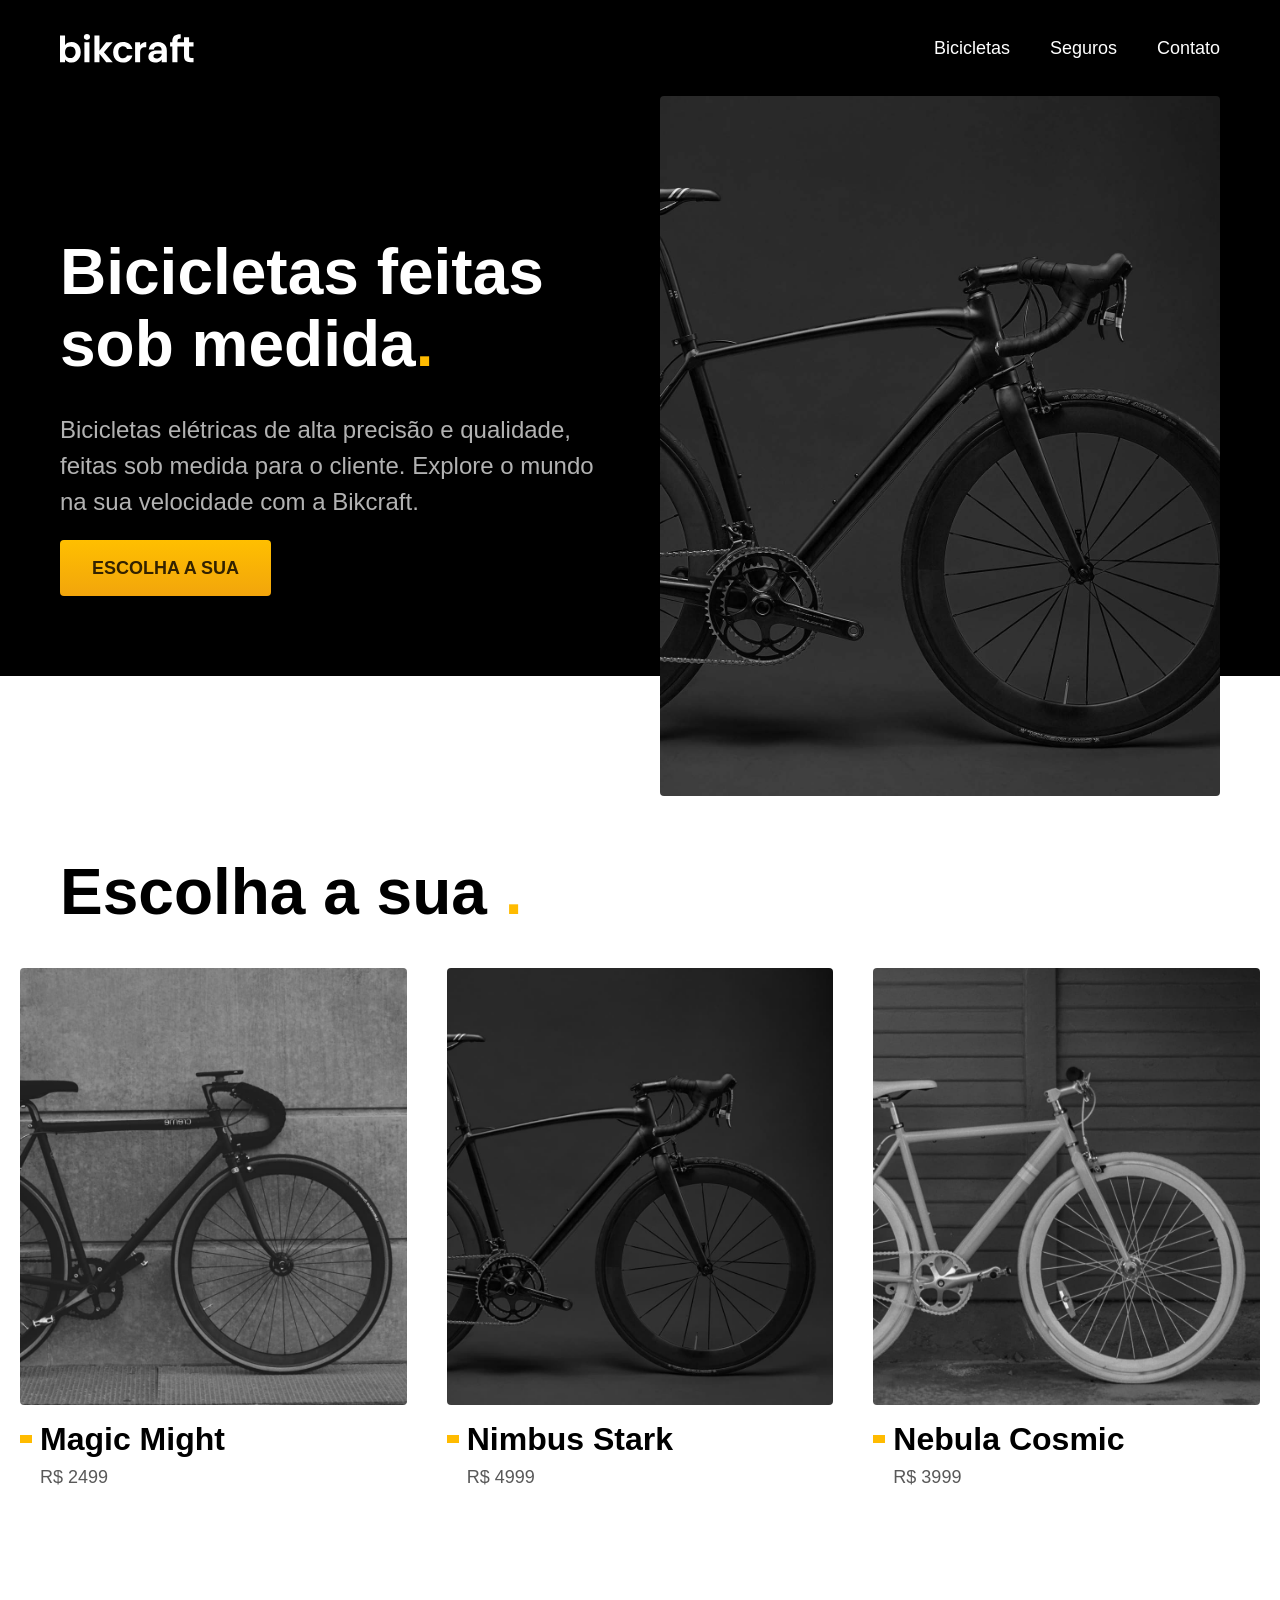
==== index.html @ d30b4525 "lista-de-bicicletas" ====
<!DOCTYPE html>

<html lang="pt-br">

<head>
  <meta charset="UTF-8">
  <meta name="viewport" content="width=device-width, initial-scale=1.0">

  <title>Bikcraft - Bicicletas Elétricas</title>
  <meta name="description" content="Bicicletas elétricas de alta precisão e qualidade,  feitas sob medida para o cliente. Explore o mundo na sua velocidade com a Bikcraft.">

  <link rel="stylesheet" href="./css/style.css">

  <!-- <link rel="preconnect" href="https://fonts.googleapis.com">
  <link rel="preconnect" href="https://fonts.gstatic.com" crossorigin>
  <link href="https://fonts.googleapis.com/css2?family=Poppins:wght@400;600&family=Roboto:wght@400;500&display=swap" rel="stylesheet"> -->
</head>

<body>
  <header class="header-bg">
    <div class="header">
      <a href="./">
        <img src="./img/bikcraft.svg" alt="Bikcraft">
      </a>

      <nav aria-label="primaria">
        <ul class="header-menu font-1-m cor-0">
          <li><a href="./bicicletas.html">Bicicletas</a></li>
          <li><a href="./seguros.html">Seguros</a></li>
          <li><a href="contato.html">Contato</a></li>
        </ul>
      </nav>
    </div>
  </header>

  <main class="introducao-bg">
    <div class="introducao">
      <div class="introducao-conteudo">
        <h1 class="font-1-xxl cor-0">Bicicletas feitas sob medida<span class="cor-p1">.</span></h1>
        <p class="font-2-l cor-5">Bicicletas elétricas de alta precisão e qualidade, feitas sob medida para o cliente. Explore o mundo na sua velocidade com a Bikcraft.</p>
        <a class="botao" href="./bicicletas.html">Escolha a sua</a>
      </div>
      <div>
        <img src="./img/fotos/introducao.jpg" alt="Bicicleta elétrica preta.">
      </div>
    </div>
  </main>

  <article class="bicicletas-lista">
    <h2 class="font-1-xxl">Escolha a sua <span class="cor-p1">.</span></h2>

    <ul>
      <li>
        <a href="./bicicletas/magic.html">
          <img src="./img/bicicletas/magic-home.jpg" alt="bicicleta preta">
          <h3 class="font-1-xl">Magic Might</h3>
          <span class="font-2-m cor-8">R$ 2499</span>
        </a>
      </li>
      <li>
        <a href="./bicicletas/nimbus.html">
          <img src="./img/bicicletas/nimbus-home.jpg" alt="bicicleta preta">
          <h3 class="font-1-xl">Nimbus Stark</h3>
          <span class="font-2-m cor-8">R$ 4999</span>
        </a>
      </li>
      <li>
        <a href="./bicicletas/nebula.html">
          <img src="./img/bicicletas/nebula-home.jpg" alt="bicicleta preta">
          <h3 class="font-1-xl">Nebula Cosmic</h3>
          <span class="font-2-m cor-8">R$ 3999</span>
        </a>
      </li>
    </ul>
  </article>
</body>

</html>
---- css/style.css ----
/* Global */
@import "./global/global.css";

/* Tipografia */
@import "./utilidades/tipografia.css";

/* Cores */
@import "./utilidades/cores.css";


/* Header */
@import "./global/header.css";

/* Utilidades */
@import "./utilidades/componentes.css";

/* Home */
@import "./home/introducao.css";

/* Bicicletas */
@import "./bicicletas/bicicletas-lista.css"
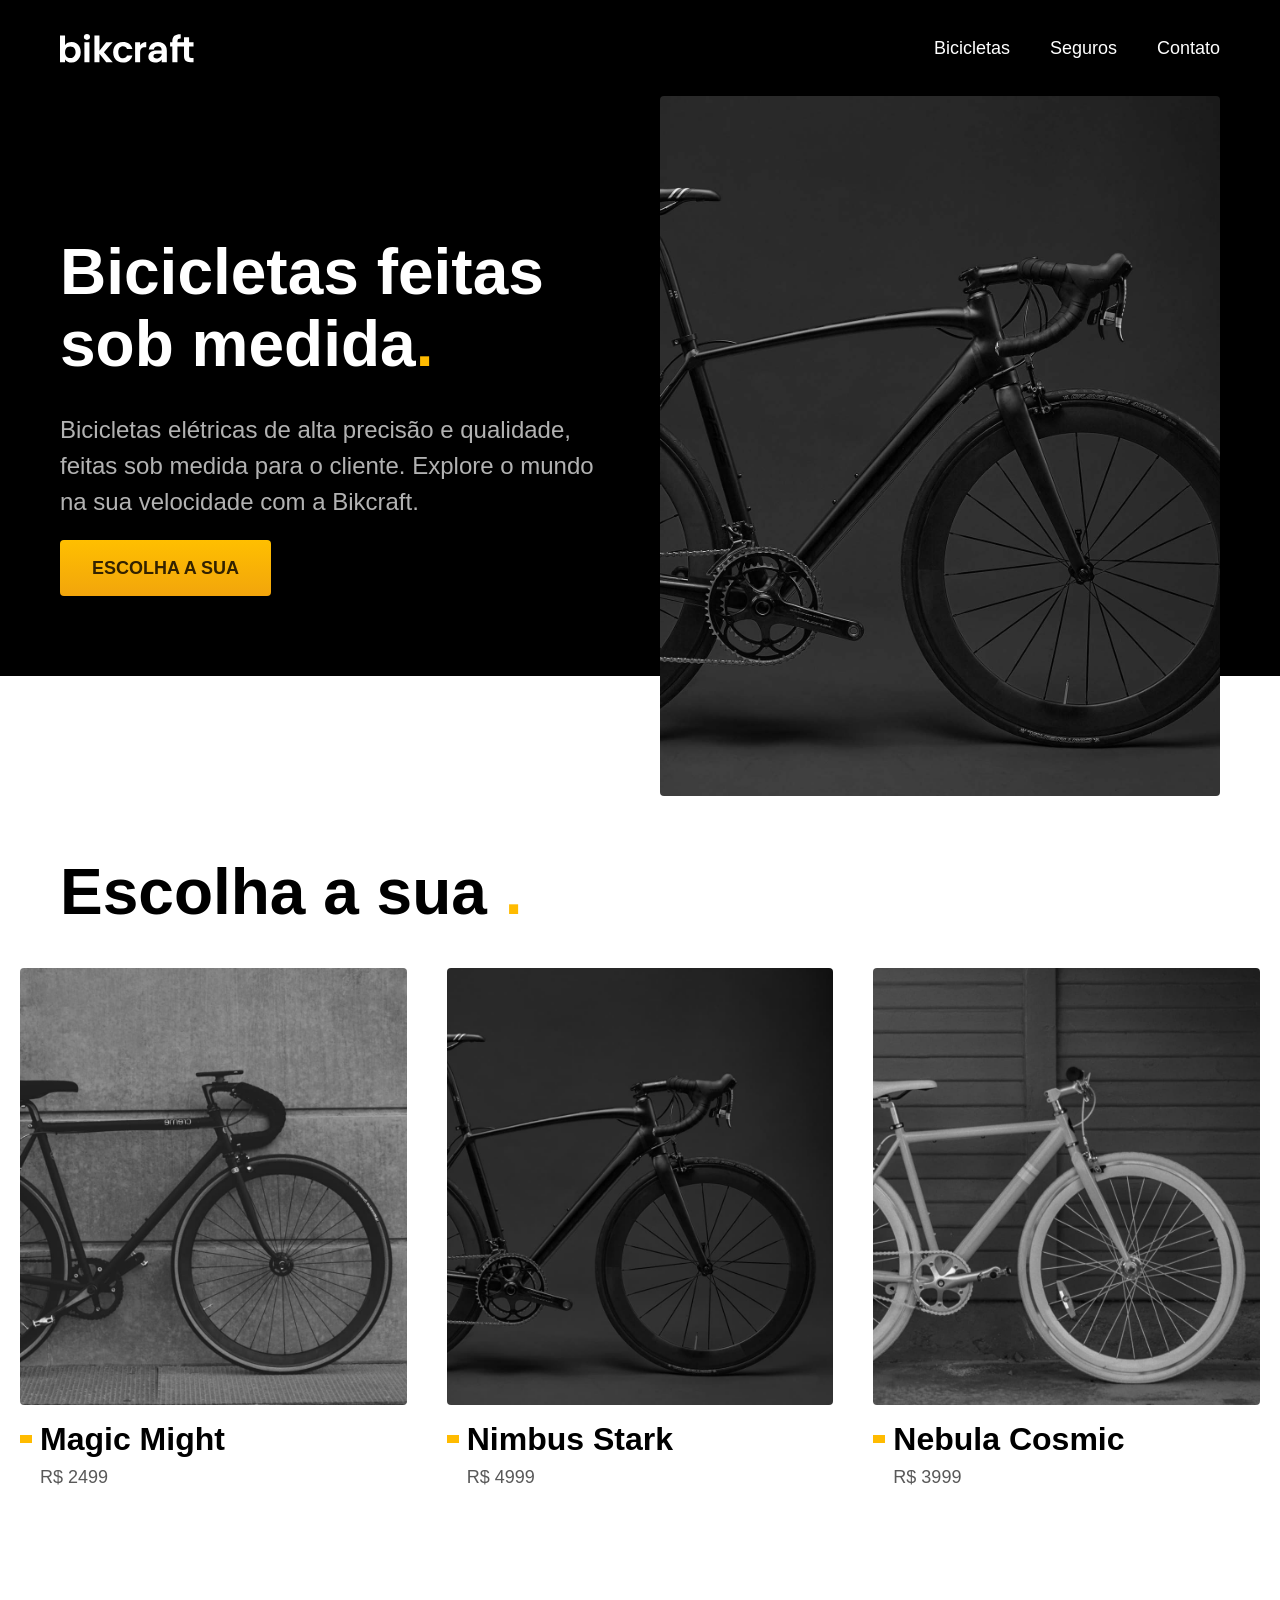
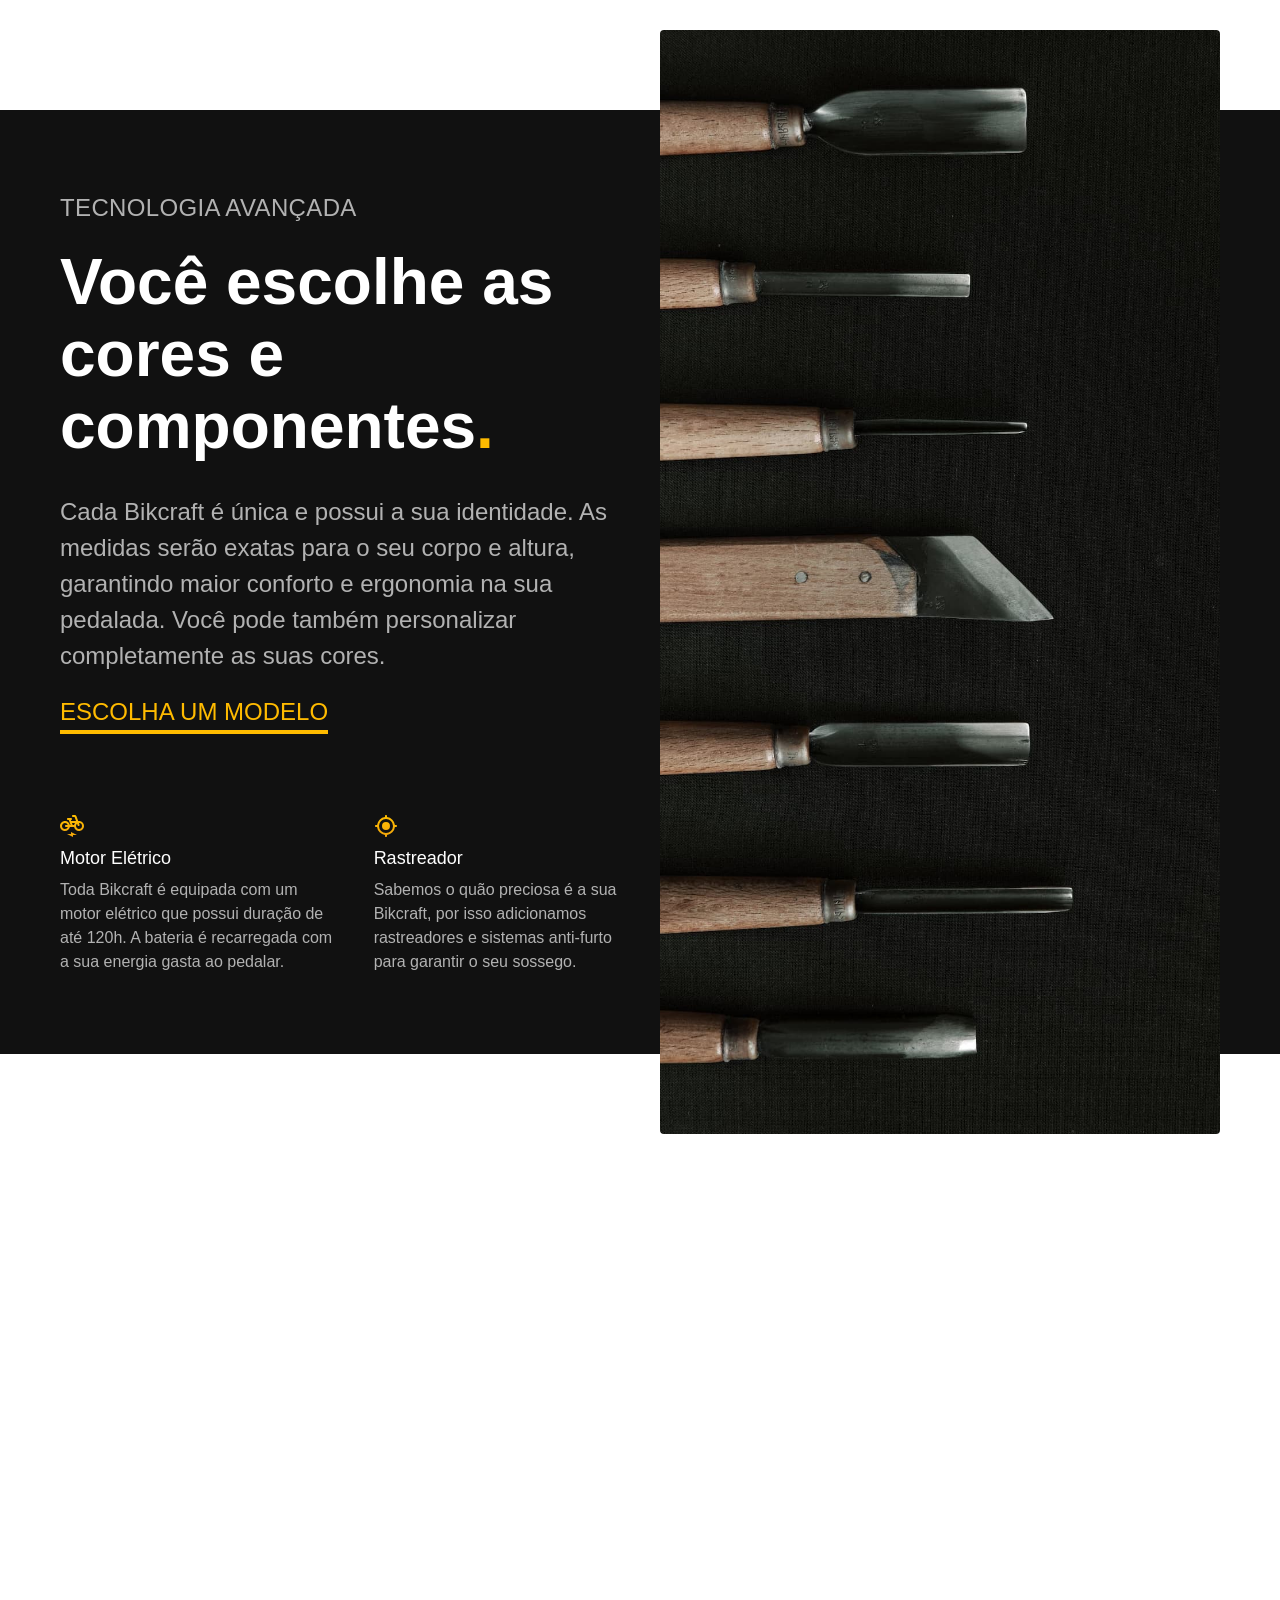
==== commit 15198b35: "tecnologia" ====
--- a/index.html
+++ b/index.html
@@ -18,7 +18,7 @@
 
 <body>
   <header class="header-bg">
-    <div class="header">
+    <div class="container header">
       <a href="./">
         <img src="./img/bikcraft.svg" alt="Bikcraft">
       </a>
@@ -34,7 +34,7 @@
   </header>
 
   <main class="introducao-bg">
-    <div class="introducao">
+    <div class="container introducao">
       <div class="introducao-conteudo">
         <h1 class="font-1-xxl cor-0">Bicicletas feitas sob medida<span class="cor-p1">.</span></h1>
         <p class="font-2-l cor-5">Bicicletas elétricas de alta precisão e qualidade, feitas sob medida para o cliente. Explore o mundo na sua velocidade com a Bikcraft.</p>
@@ -47,7 +47,7 @@
   </main>
 
   <article class="bicicletas-lista">
-    <h2 class="font-1-xxl">Escolha a sua <span class="cor-p1">.</span></h2>
+    <h2 class="container font-1-xxl">Escolha a sua <span class="cor-p1">.</span></h2>
 
     <ul>
       <li>
@@ -73,6 +73,34 @@
       </li>
     </ul>
   </article>
+
+  <article class="tecnologia-bg">
+    <div class="tecnologia container">
+      <div class="tecnologia-conteudo">
+        <span class="font-2-l-b cor-5">Tecnologia Avançada</span>
+        <h2 class="font-1-xxl cor-0">Você escolhe as cores e componentes<span class="cor-p1">.</span></h2>
+        <p class="font-2-l cor-5">Cada Bikcraft é única e possui a sua identidade. As medidas serão exatas para o seu corpo e altura, garantindo maior conforto e ergonomia na sua pedalada. Você pode também personalizar completamente as suas cores.</p>
+        <a class="link" href="./bicicletas.html">Escolha um modelo</a>
+        <div class="tecnologia-vantagens">
+          <div>
+            <img src="./img/icones/eletrica.svg" alt="">
+            <h3 class="font-1-m cor-0">Motor Elétrico</h3>
+            <p class="font-2-s cor-5">Toda Bikcraft é equipada com um motor elétrico que possui duração de até 120h. A bateria é recarregada com a sua energia gasta ao pedalar.</p>
+          </div>
+          <div>
+            <img src="./img/icones/rastreador.svg" alt="">
+            <h3 class="font-1-m cor-0">Rastreador</h3>
+            <p class="font-2-s cor-5">Sabemos o quão preciosa é a sua Bikcraft, por isso adicionamos rastreadores e sistemas anti-furto para garantir o seu sossego.</p>
+          </div>
+        </div>
+      </div>
+
+      <div class="tecnologia-imagem">
+        <img src="./img/fotos/tecnologia.jpg" alt="">
+      </div>
+    </div>
+
+  </article>
 </body>
 
 </html>
--- a/css/style.css
+++ b/css/style.css
@@ -16,6 +16,7 @@
 
 /* Home */
 @import "./home/introducao.css";
+@import "./home/tecnologia.css";
 
 /* Bicicletas */
 @import "./bicicletas/bicicletas-lista.css"
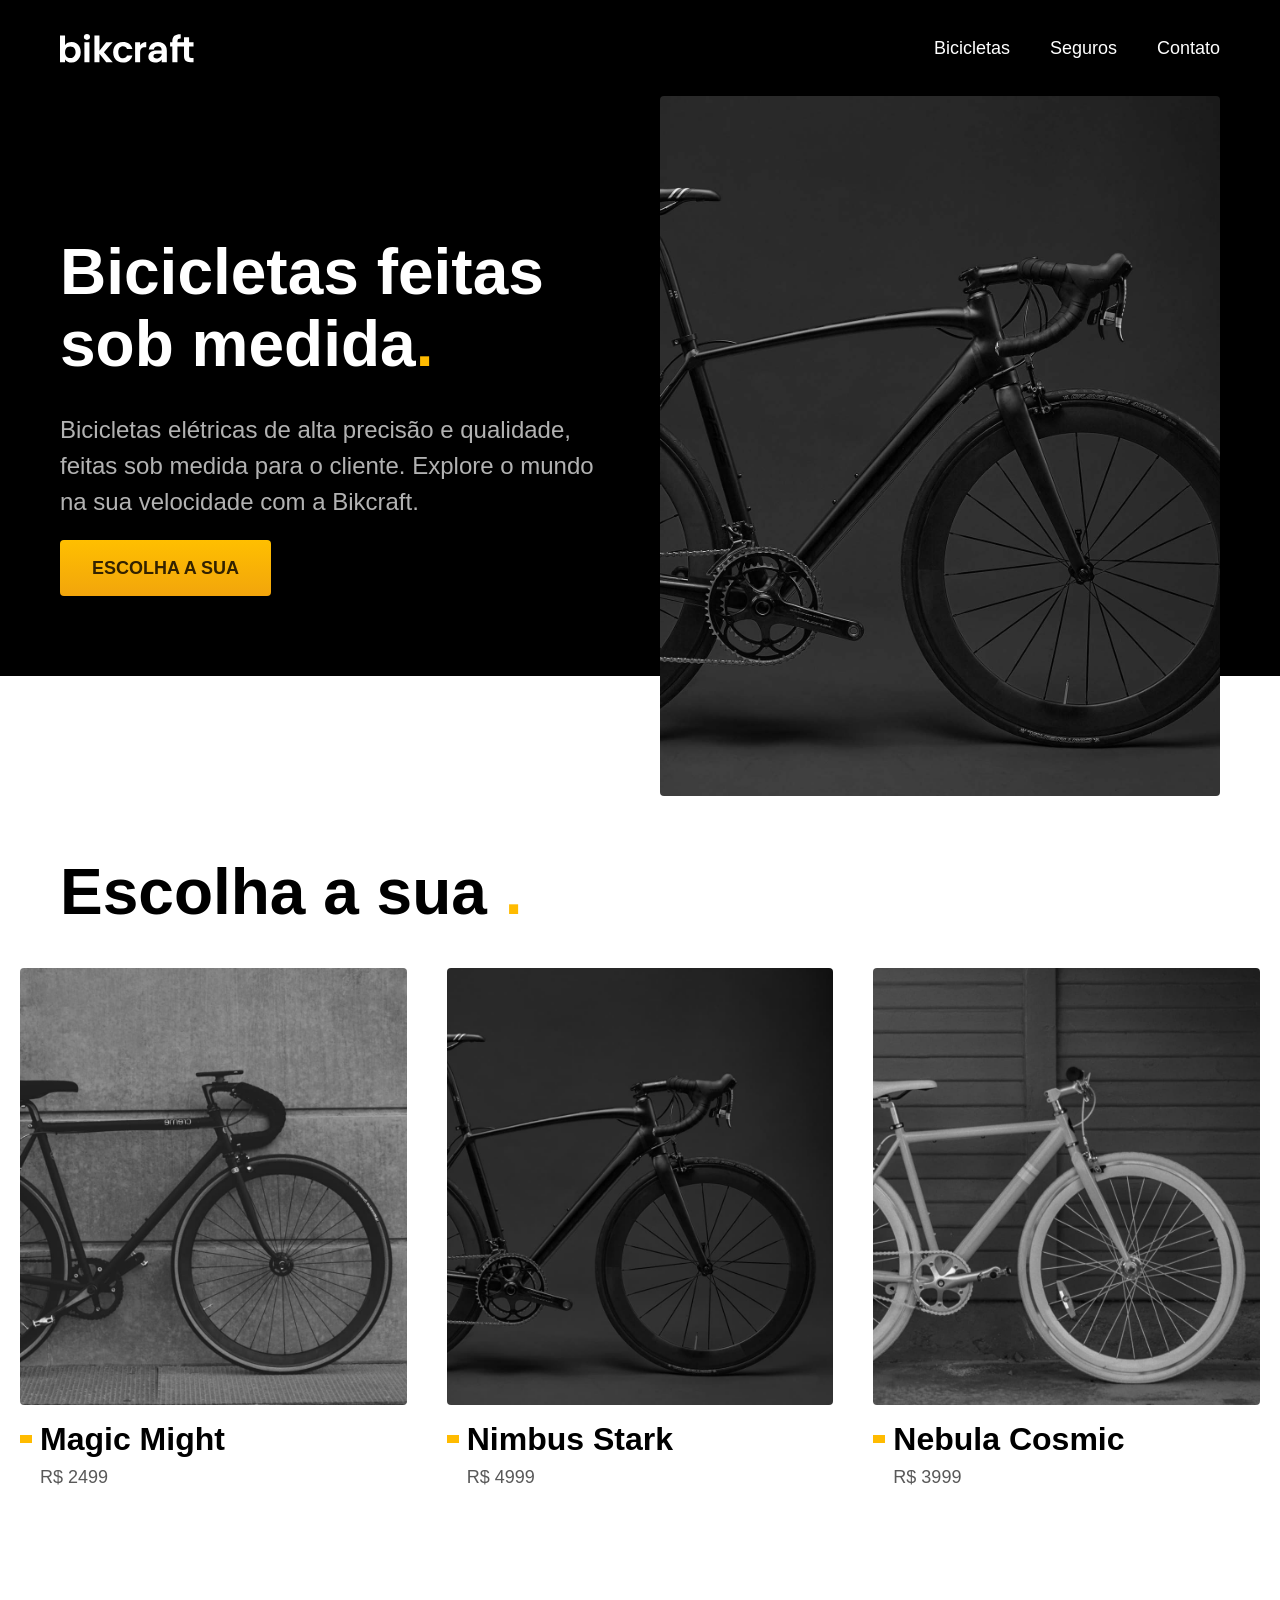
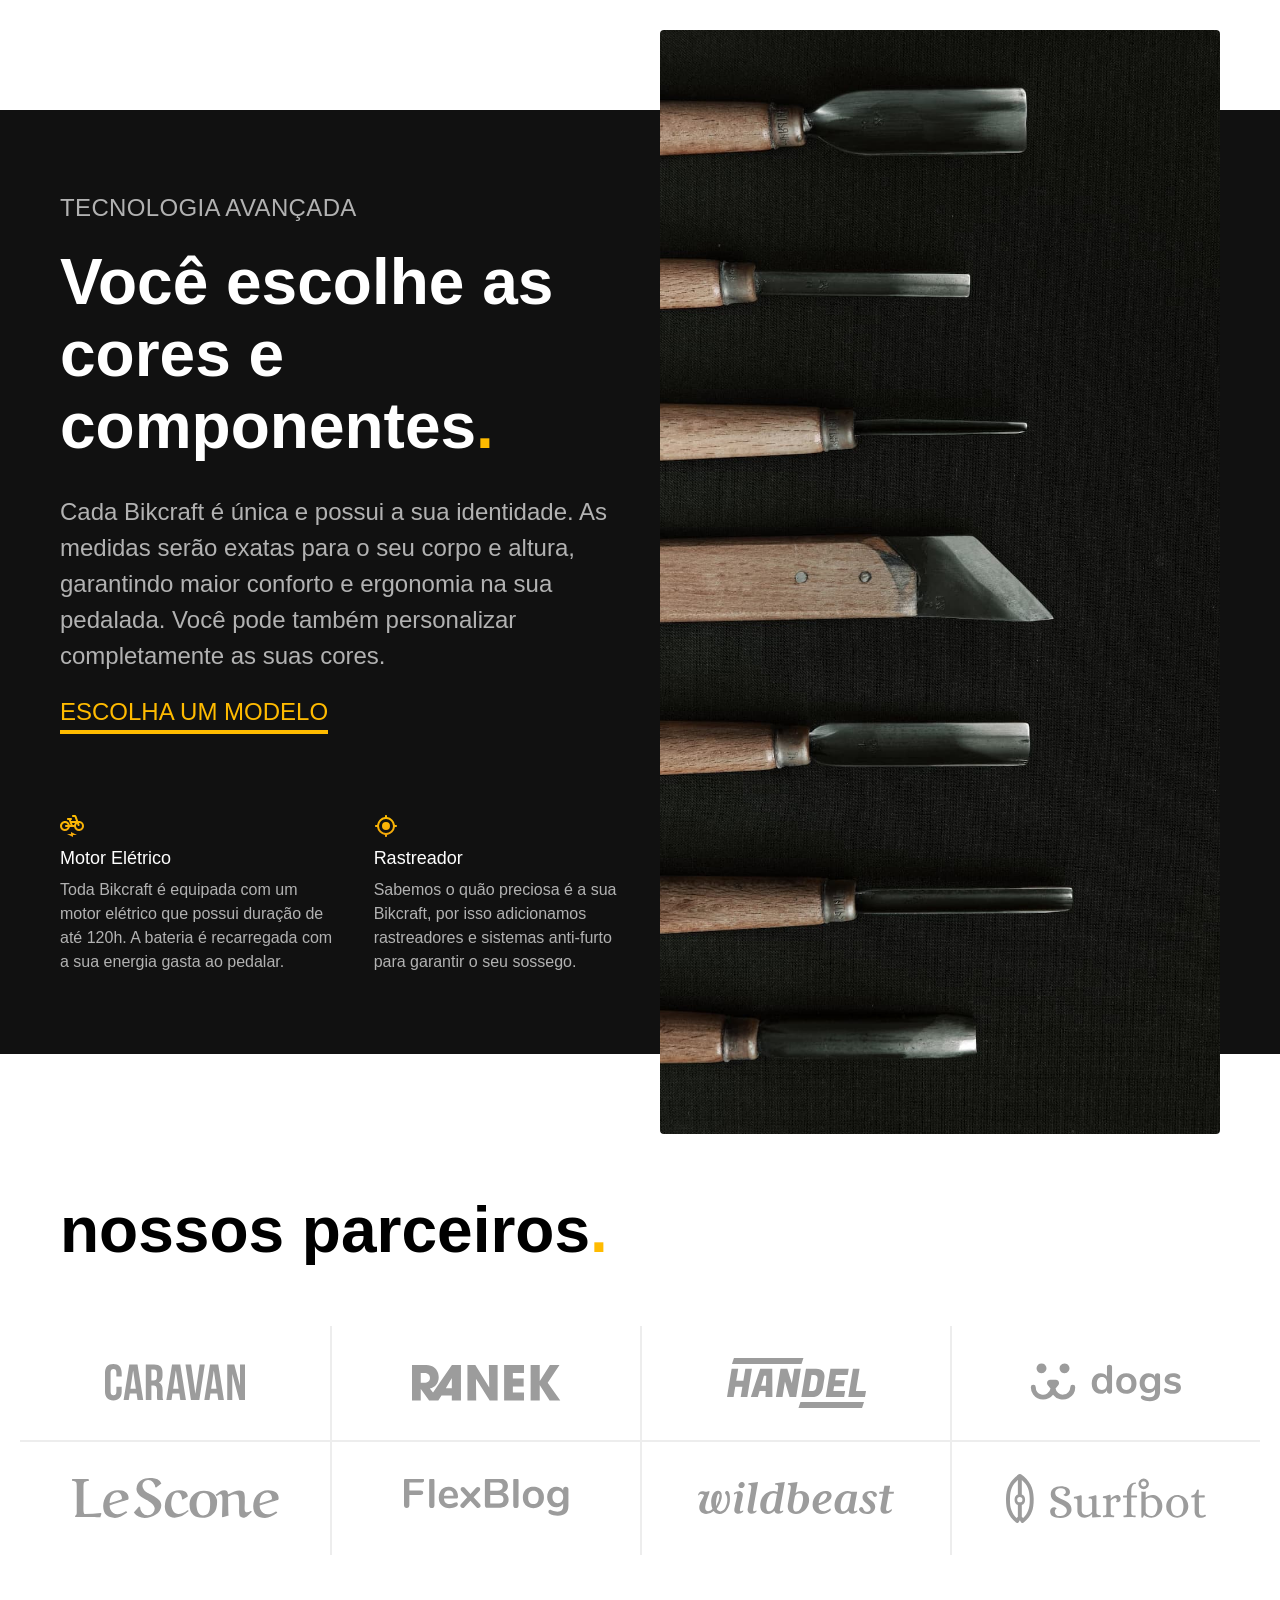
==== commit bfecc9e7: "parceiros" ====
--- a/index.html
+++ b/index.html
@@ -99,8 +99,22 @@
         <img src="./img/fotos/tecnologia.jpg" alt="">
       </div>
     </div>
+  </article>
 
-  </article>
+  <section class="parceiros" aria-label="Nossos Parceiros">
+    <h2 class="container font-1-xxl">nossos parceiros<span class="cor-p1">.</span></h2>
+
+    <ul>
+      <li><img src="./img/parceiros/caravan.svg" alt="caravan"></li>
+      <li><img src="./img/parceiros/ranek.svg" alt="ranek"></li>
+      <li><img src="./img/parceiros/handel.svg" alt="handel"></li>
+      <li><img src="./img/parceiros/dogs.svg" alt="dogs"></li>
+      <li><img src="./img/parceiros/lescone.svg" alt="lescone"></li>
+      <li><img src="./img/parceiros/flexblog.svg" alt="flexblog"></li>
+      <li><img src="./img/parceiros/wildbeast.svg" alt="wildbeast"></li>
+      <li><img src="./img/parceiros/surfbot.svg" alt="surfbot"></li>
+    </ul>
+  </section>
 </body>
 
 </html>
--- a/css/style.css
+++ b/css/style.css
@@ -13,6 +13,7 @@
 
 /* Utilidades */
 @import "./utilidades/componentes.css";
+@import "./home/parceiros.css";
 
 /* Home */
 @import "./home/introducao.css";
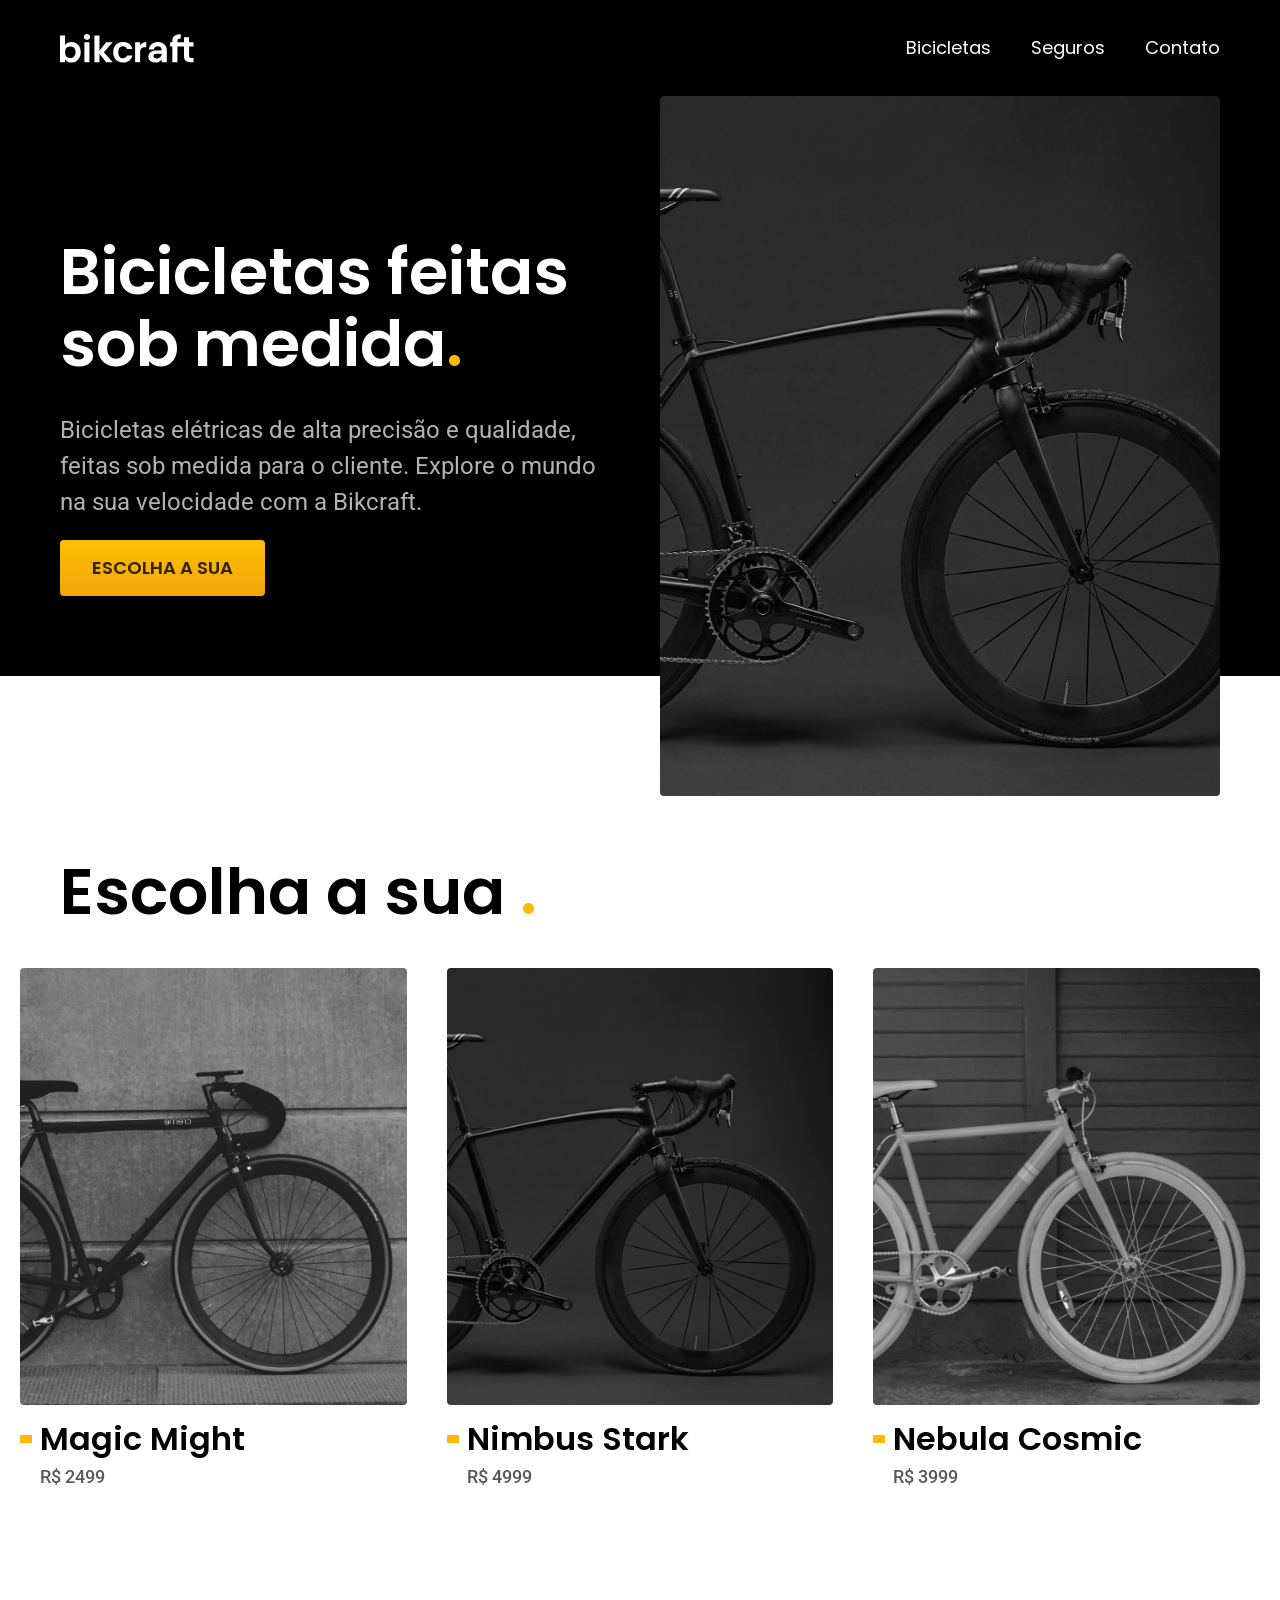
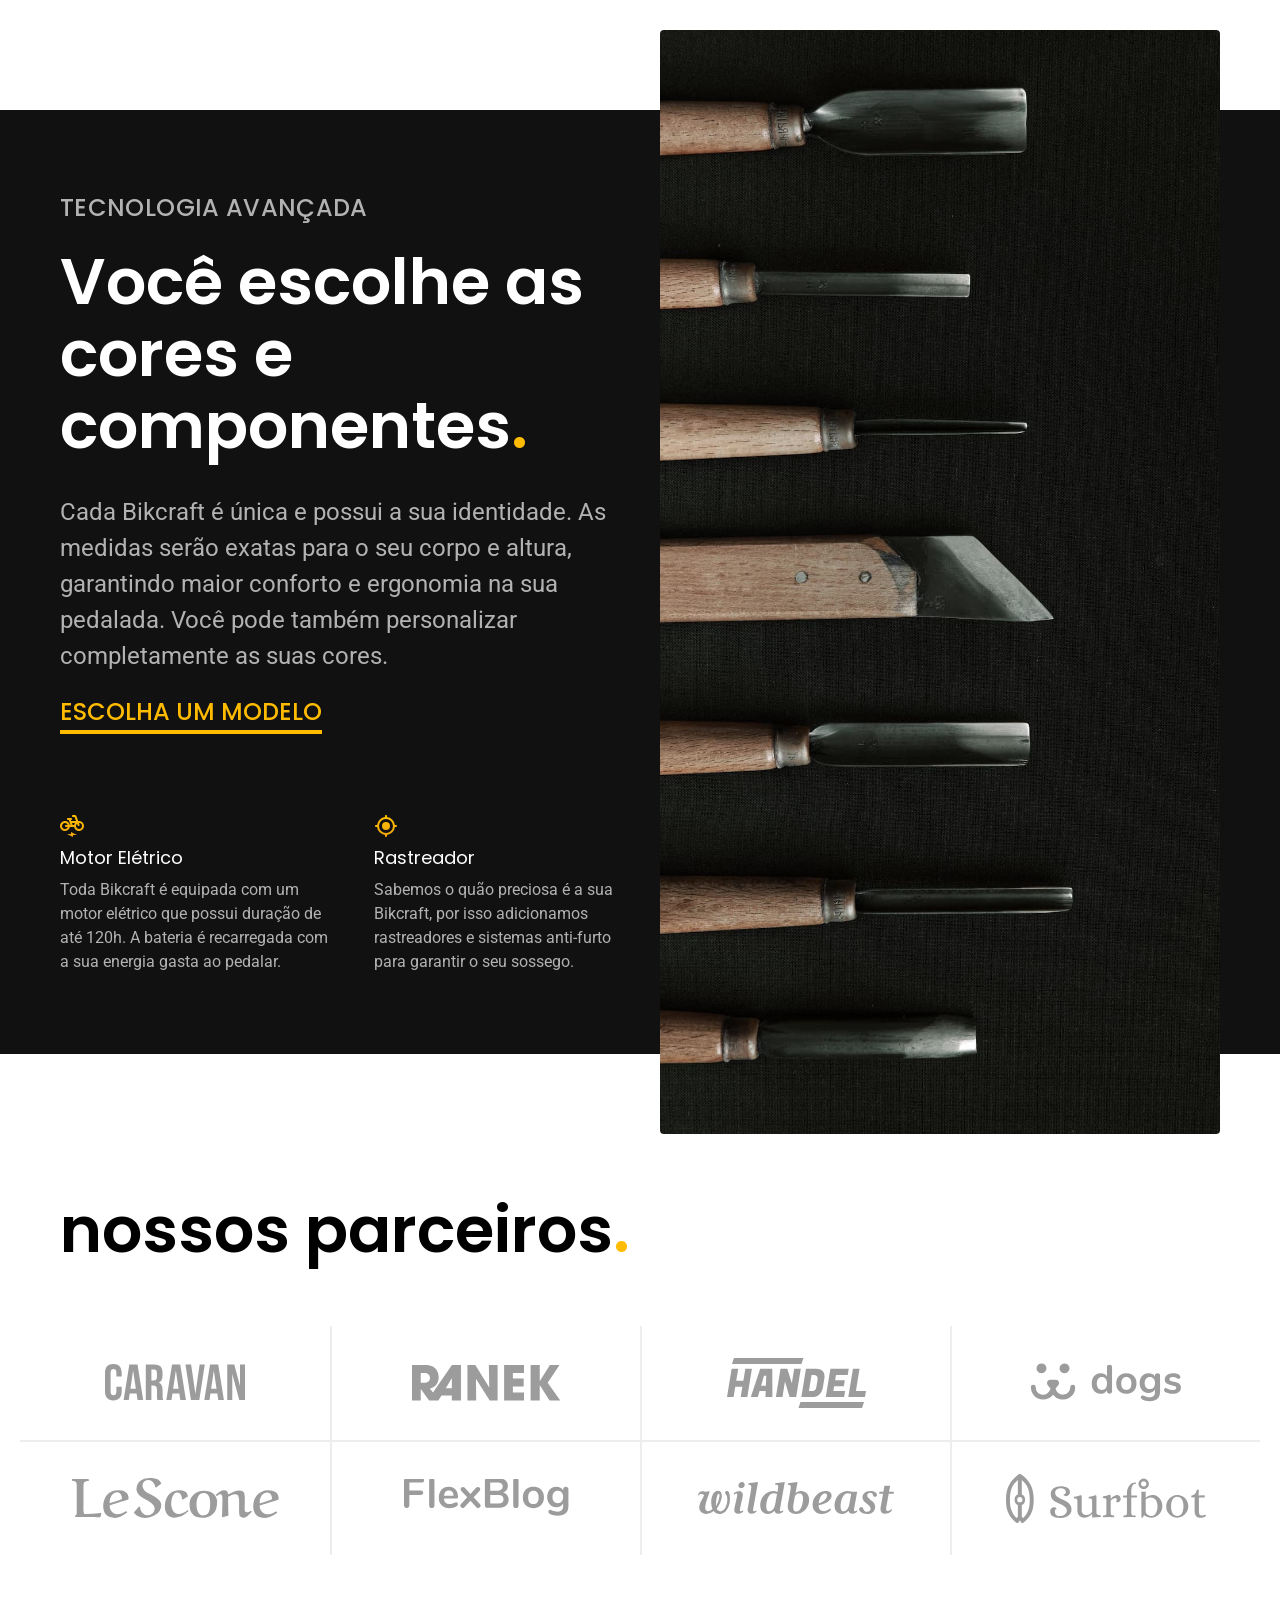
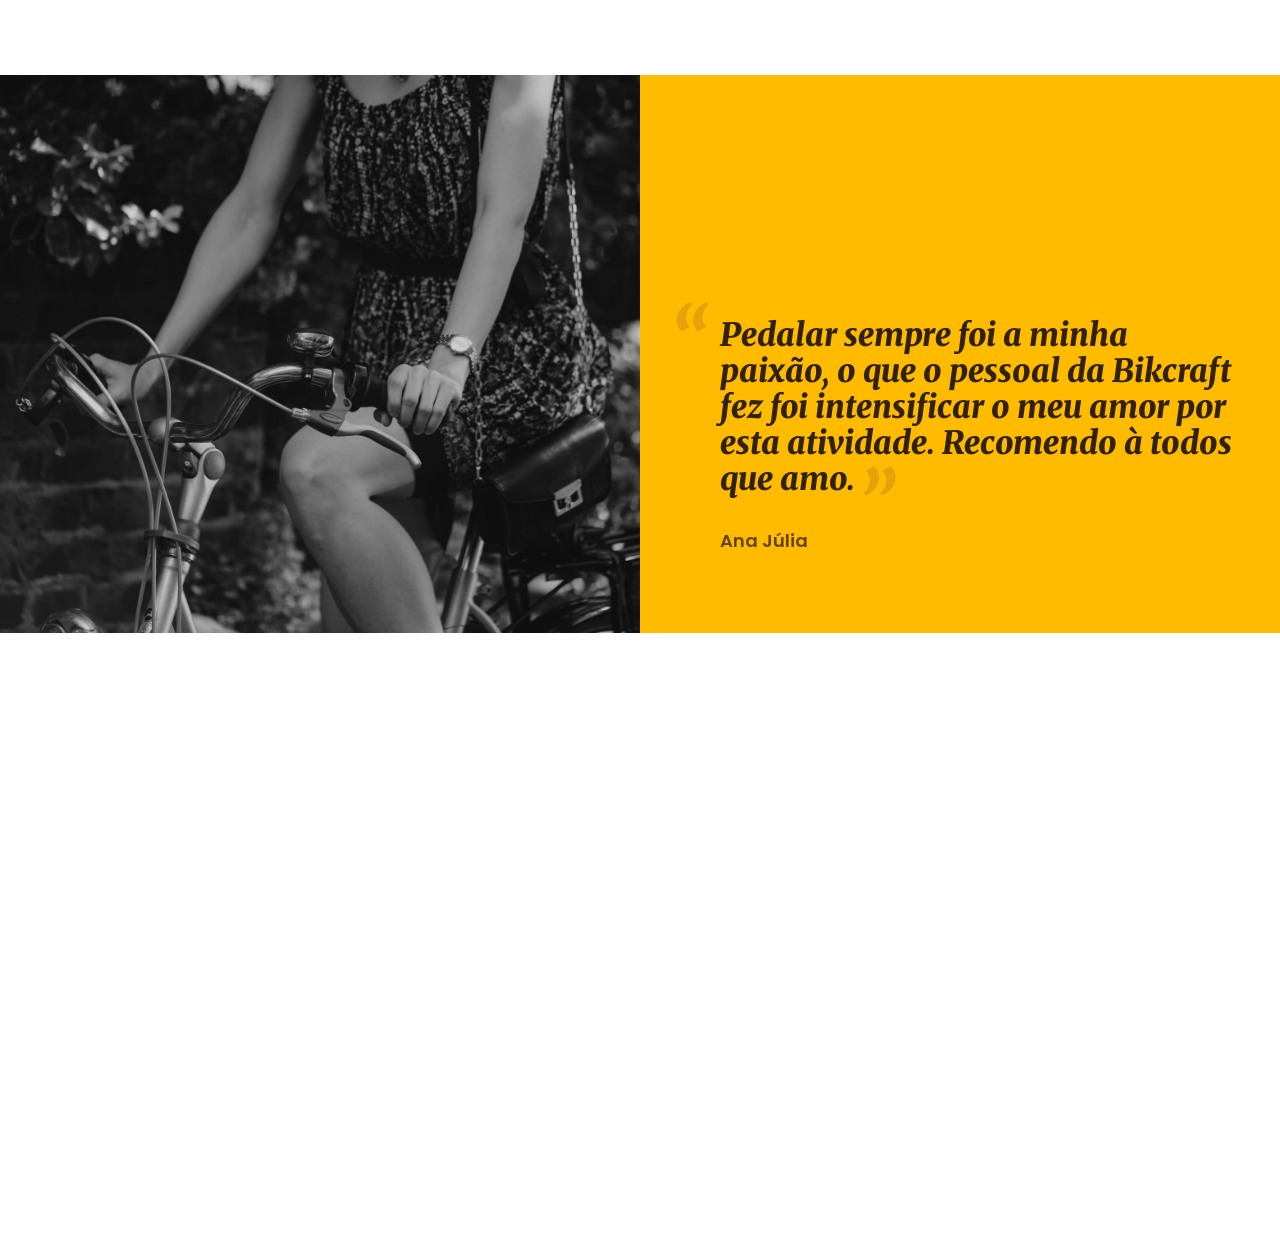
==== commit 4e248fee: "depoimento" ====
--- a/index.html
+++ b/index.html
@@ -11,10 +11,9 @@
 
   <link rel="stylesheet" href="./css/style.css">
 
-  <!-- <link rel="preconnect" href="https://fonts.googleapis.com">
+  <link rel="preconnect" href="https://fonts.googleapis.com">
   <link rel="preconnect" href="https://fonts.gstatic.com" crossorigin>
-  <link href="https://fonts.googleapis.com/css2?family=Poppins:wght@400;600&family=Roboto:wght@400;500&display=swap" rel="stylesheet"> -->
-</head>
+  <link href="https://fonts.googleapis.com/css2?family=Merriweather:ital,opsz,wght@0,18..144,900;1,18..144,900&family=Poppins:wght@400;600&family=Roboto:wght@100..900&display=swap" rel="stylesheet">
 
 <body>
   <header class="header-bg">
@@ -115,6 +114,18 @@
       <li><img src="./img/parceiros/surfbot.svg" alt="surfbot"></li>
     </ul>
   </section>
+
+  <section class="depoimento" aria-label="Depoimento">
+    <div>
+      <img src="./img/fotos/depoimento.jpg" alt="Pessoa pedalando em uma Bikcraft">
+    </div>
+    <div class="depoimento-conteudo">
+      <blockquote class="font-1-xl cor-p5">
+        <p> Pedalar sempre foi a minha paixão, o que o pessoal da Bikcraft fez foi intensificar o meu amor por esta atividade. Recomendo à todos que amo.</p>
+      </blockquote>
+      <span class="font-1-m-b cor-p4">Ana Júlia</span>
+    </div>
+  </section>
 </body>
 
 </html>
--- a/css/style.css
+++ b/css/style.css
@@ -13,11 +13,13 @@
 
 /* Utilidades */
 @import "./utilidades/componentes.css";
-@import "./home/parceiros.css";
+
 
 /* Home */
 @import "./home/introducao.css";
 @import "./home/tecnologia.css";
+@import "./home/parceiros.css";
+@import "./home/depoimento.css";
 
 /* Bicicletas */
 @import "./bicicletas/bicicletas-lista.css"
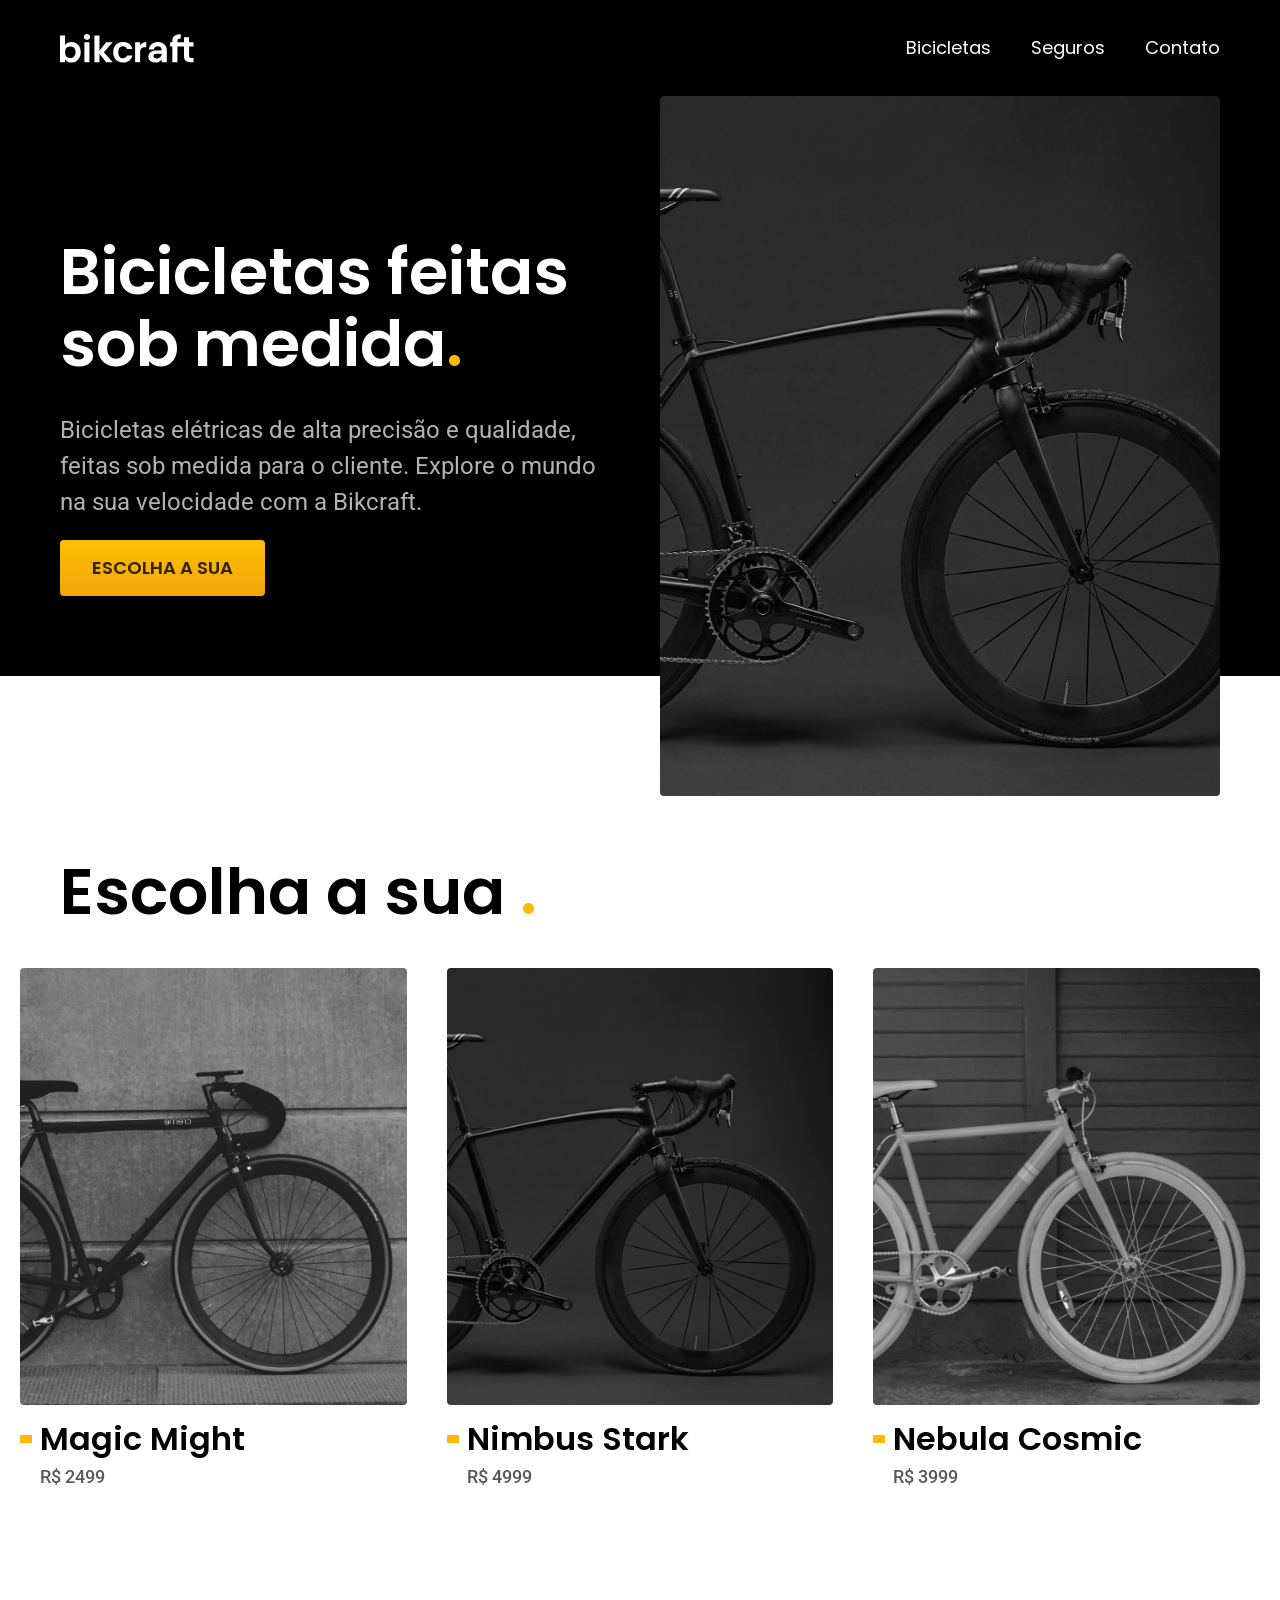
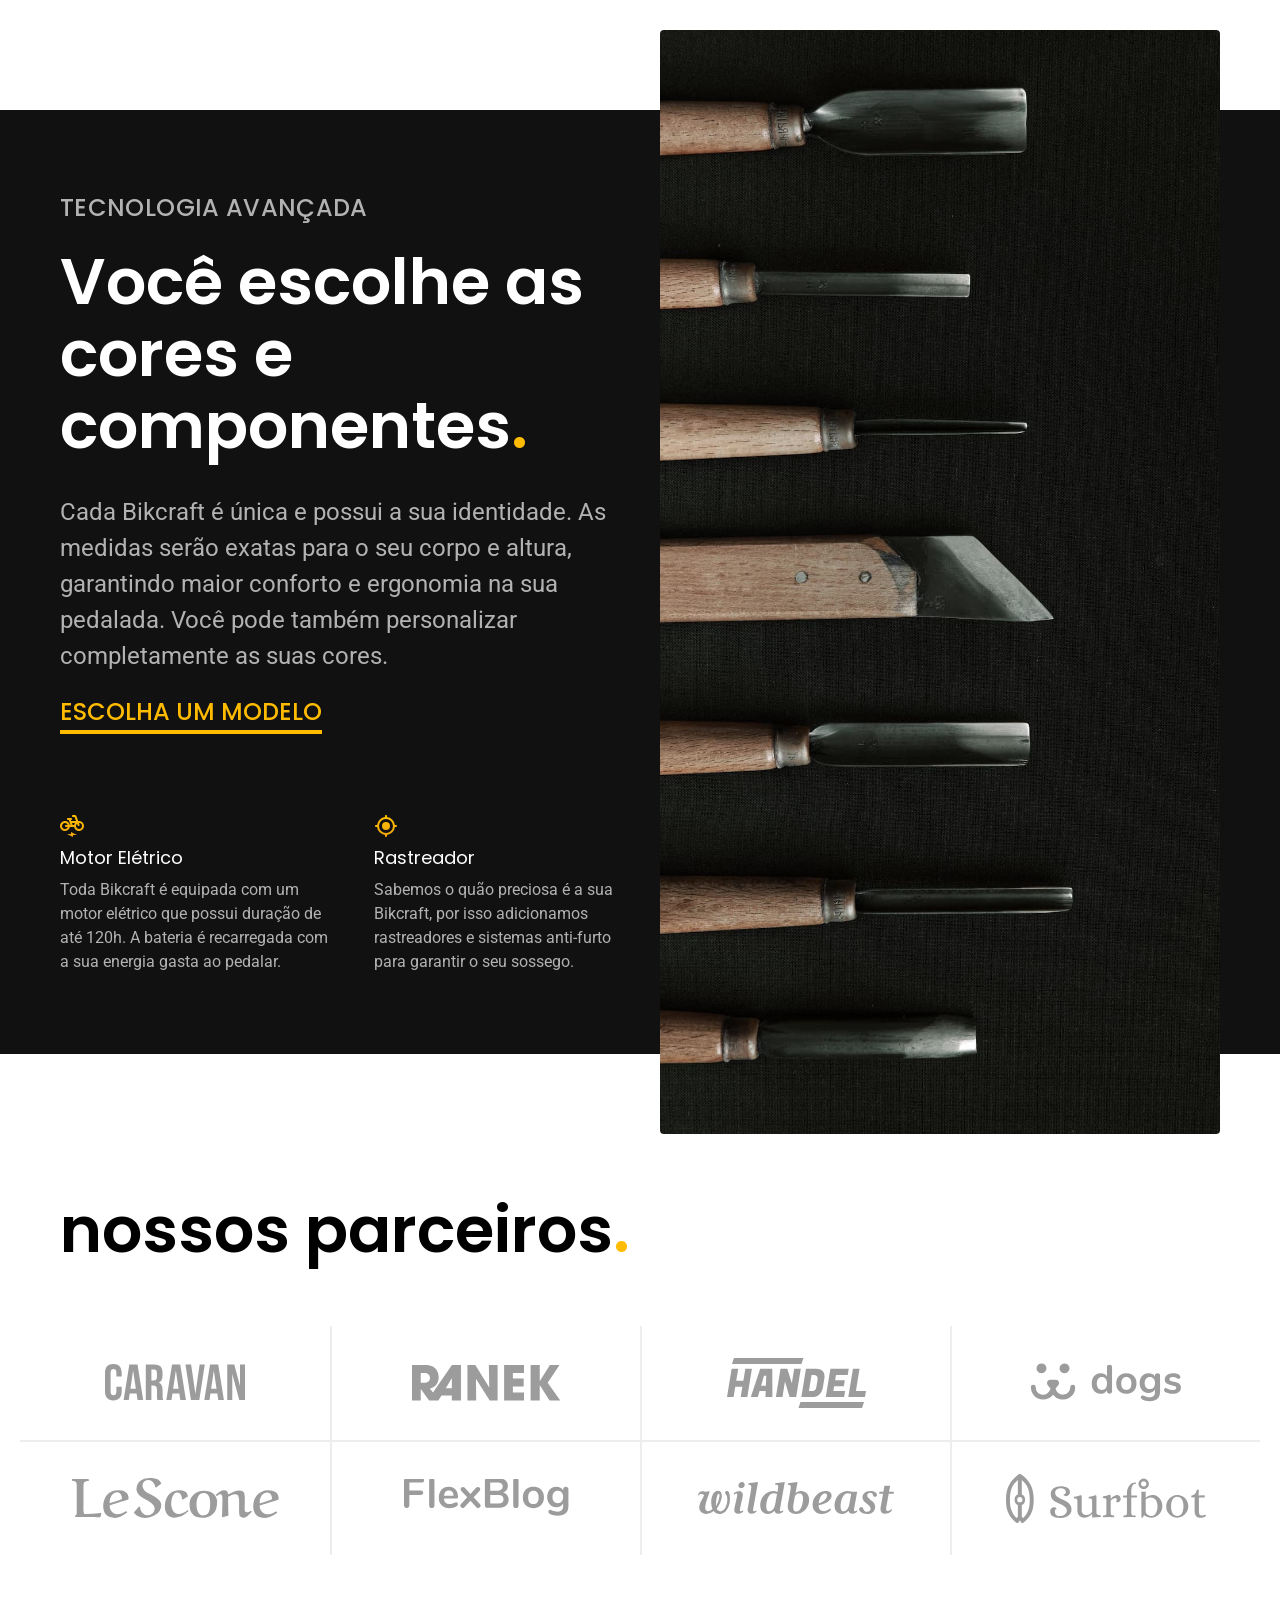
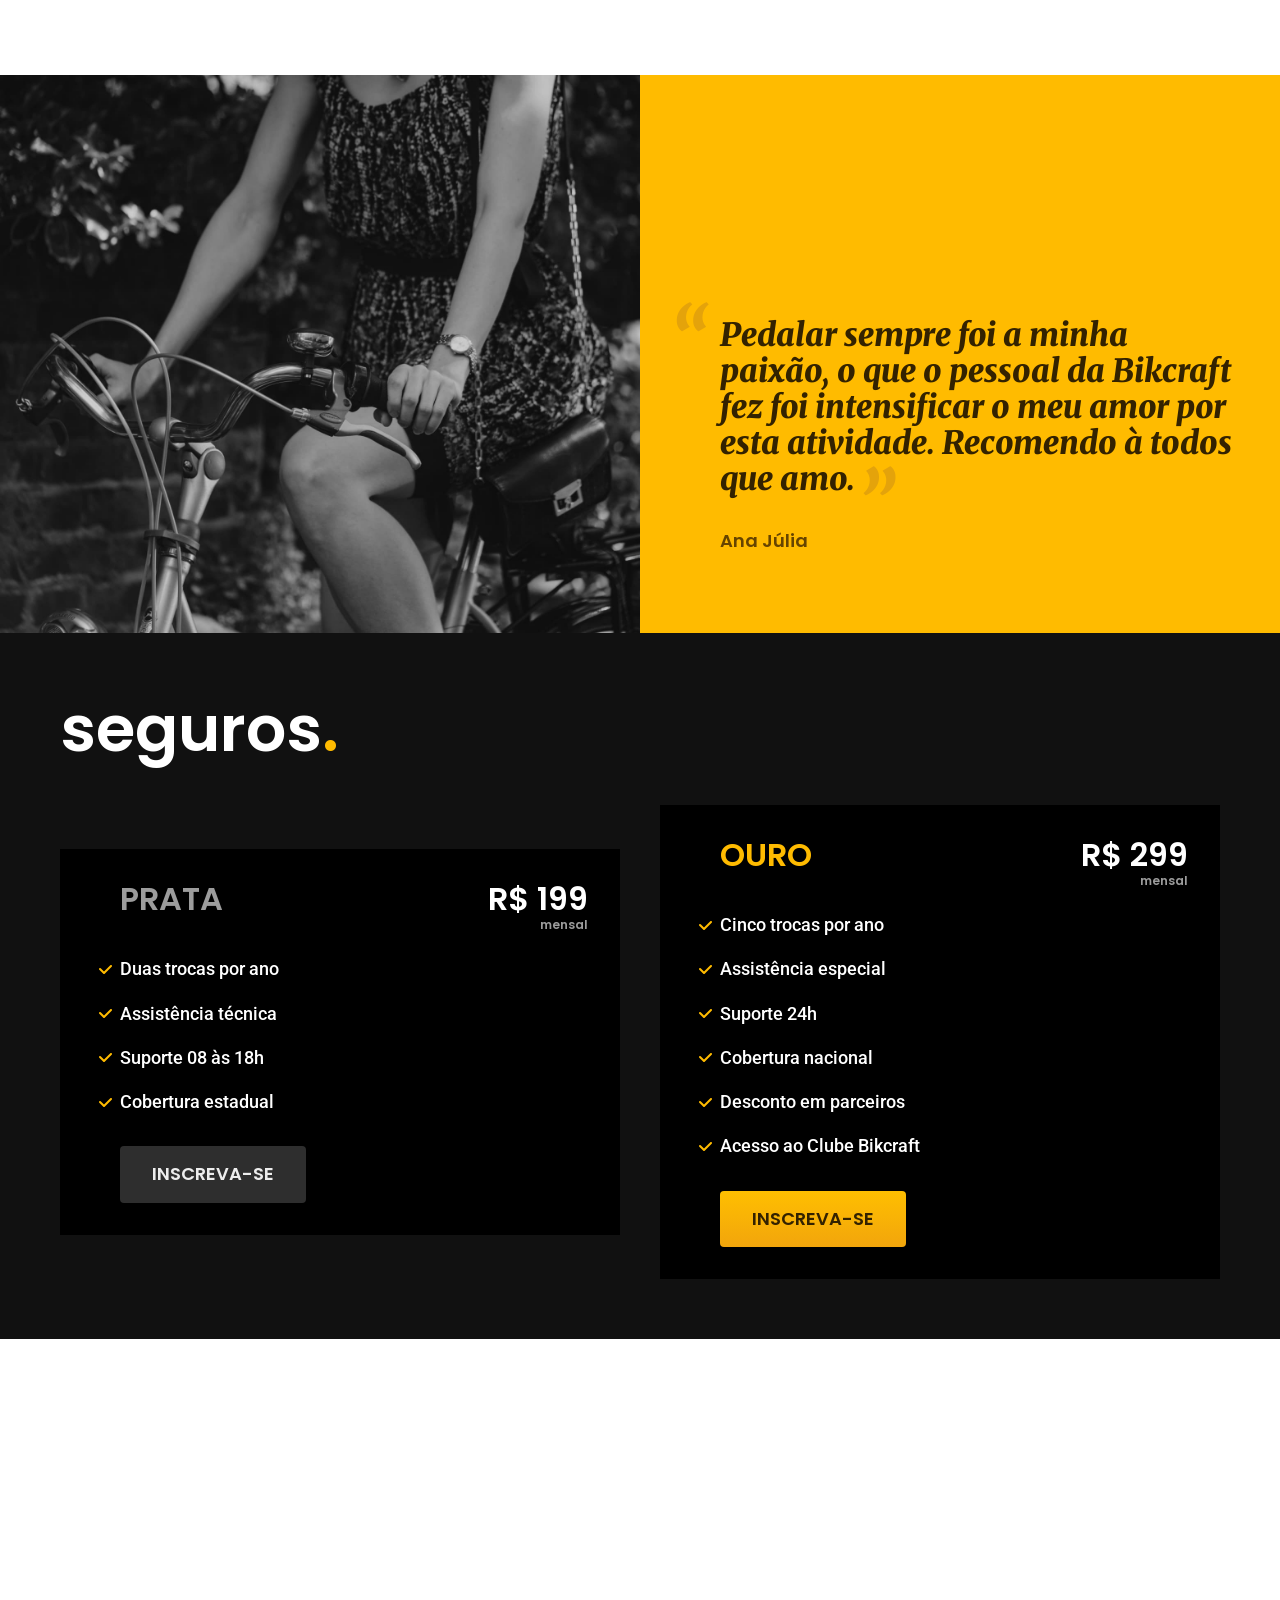
==== commit 99b739d1: "seguros" ====
--- a/index.html
+++ b/index.html
@@ -126,6 +126,36 @@
       <span class="font-1-m-b cor-p4">Ana Júlia</span>
     </div>
   </section>
+
+  <article class="seguros-bg">
+    <div class="seguros container">
+      <h2 class="font-1-xxl cor-0">seguros<span class="cor-p1">.</span></h2>
+      <div class="seguros-item">
+        <h3 class="font-1-xl cor-6">PRATA</h3>
+        <span class="font-1-xl cor-0">R$ 199 <span class="font-1-xs cor-6">mensal</span></span>
+        <ul class="font-2-m cor-0">
+          <li>Duas trocas por ano</li>
+          <li>Assistência técnica</li>
+          <li>Suporte 08 às 18h</li>
+          <li>Cobertura estadual</li>
+        </ul>
+        <a class="botao secundario" href="./orcamento.html">Inscreva-se</a>
+      </div>
+      <div class="seguros-item">
+        <h3 class="font-1-xl cor-p1">OURO</h3>
+        <span class="font-1-xl cor-0">R$ 299 <span class="font-1-xs cor-6">mensal</span></span>
+        <ul class="font-2-m cor-0">
+          <li>Cinco trocas por ano</li>
+          <li>Assistência especial</li>
+          <li>Suporte 24h</li>
+          <li>Cobertura nacional</li>
+          <li>Desconto em parceiros</li>
+          <li>Acesso ao Clube Bikcraft</li>
+        </ul>
+        <a class="botao" href="./orcamento.html">Inscreva-se</a>
+      </div>
+    </div>
+  </article>
 </body>
 
 </html>
--- a/css/style.css
+++ b/css/style.css
@@ -22,4 +22,7 @@
 @import "./home/depoimento.css";
 
 /* Bicicletas */
-@import "./bicicletas/bicicletas-lista.css"+@import "./bicicletas/bicicletas-lista.css";
+
+/* Seguros */
+@import "./seguros/seguros.css"
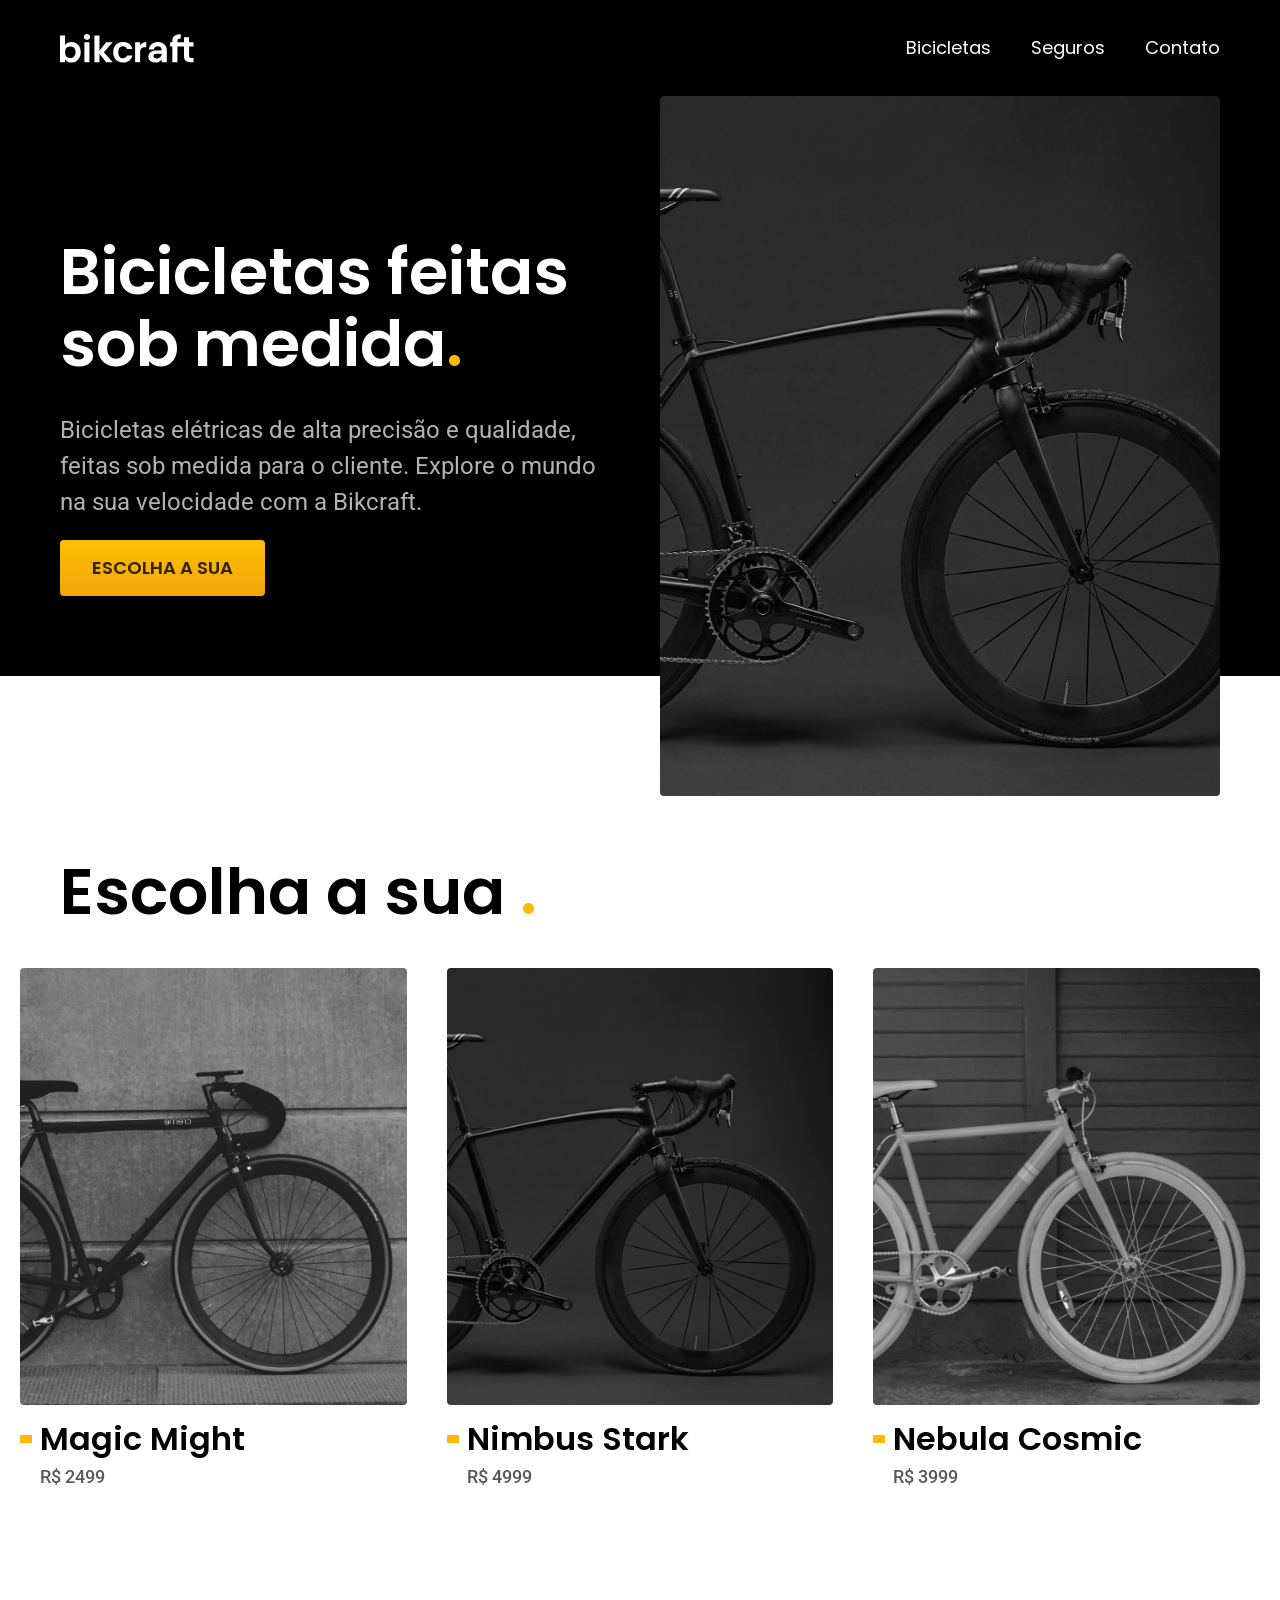
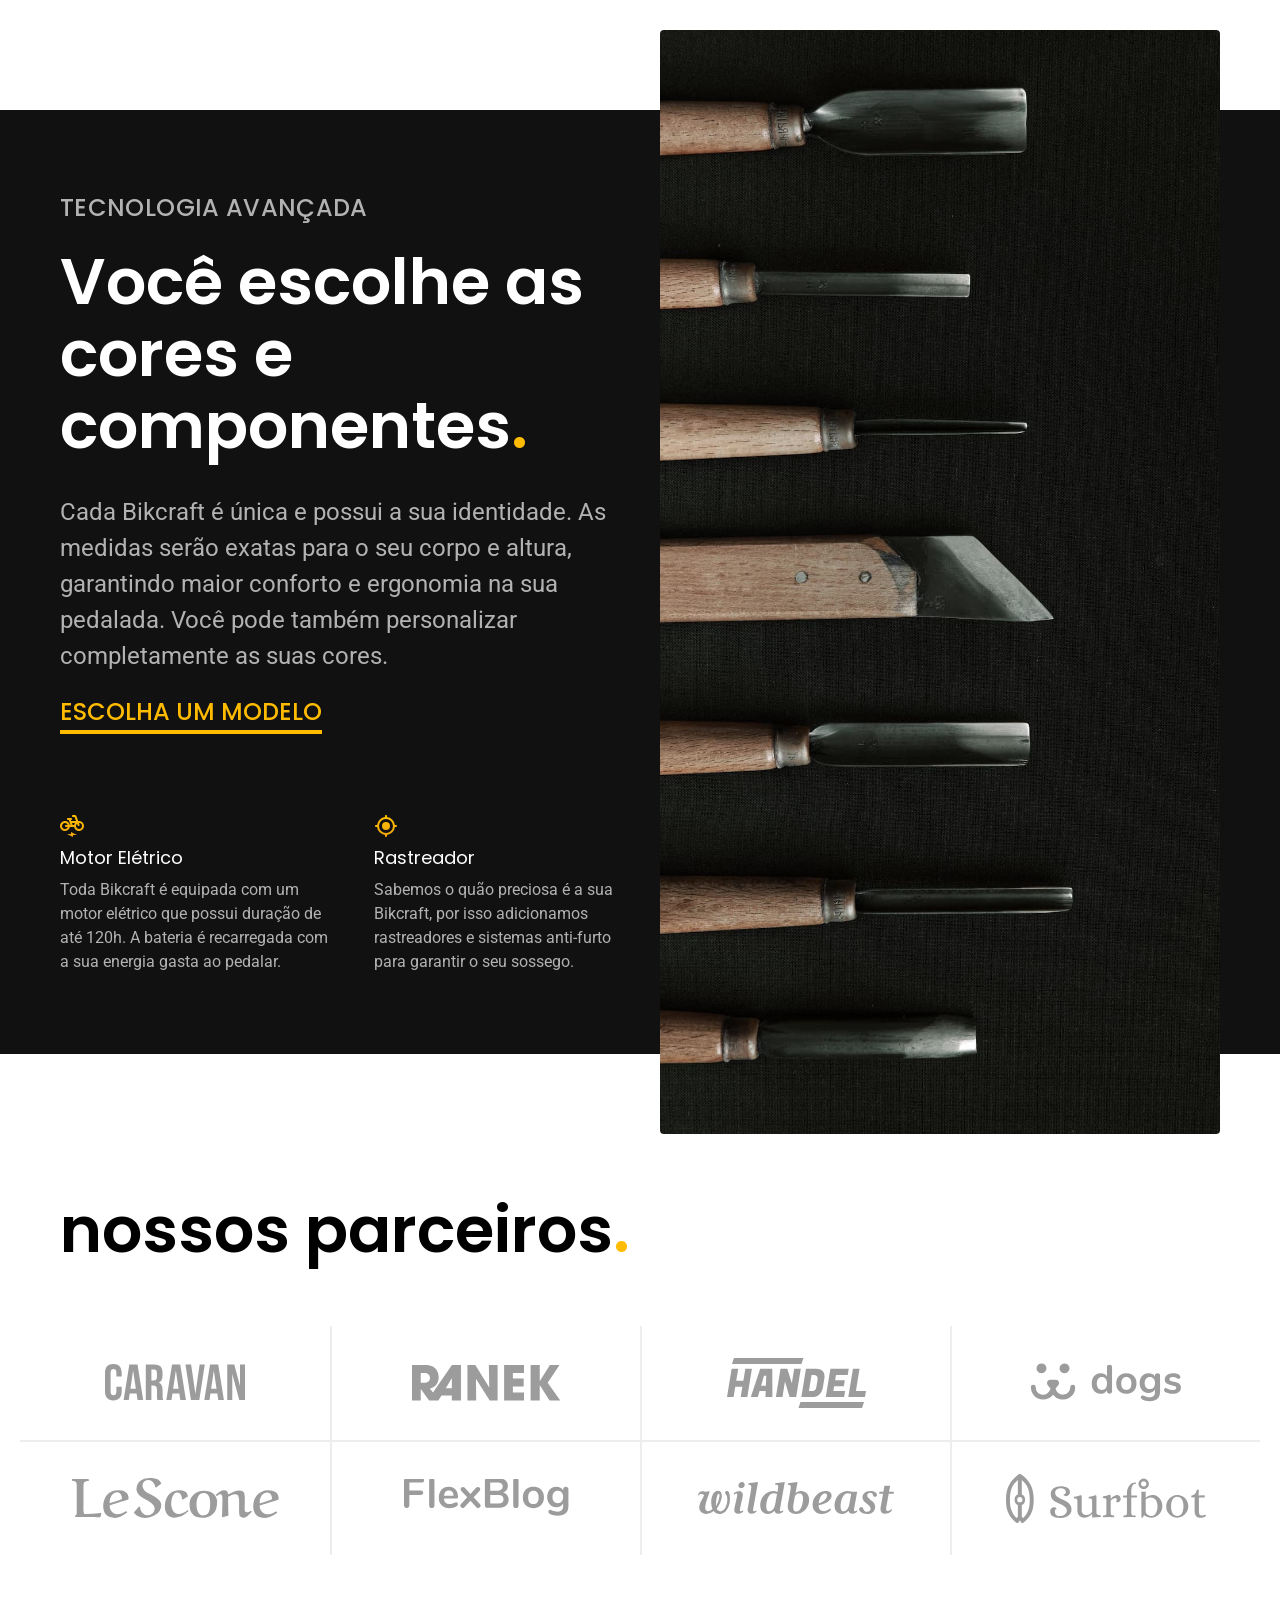
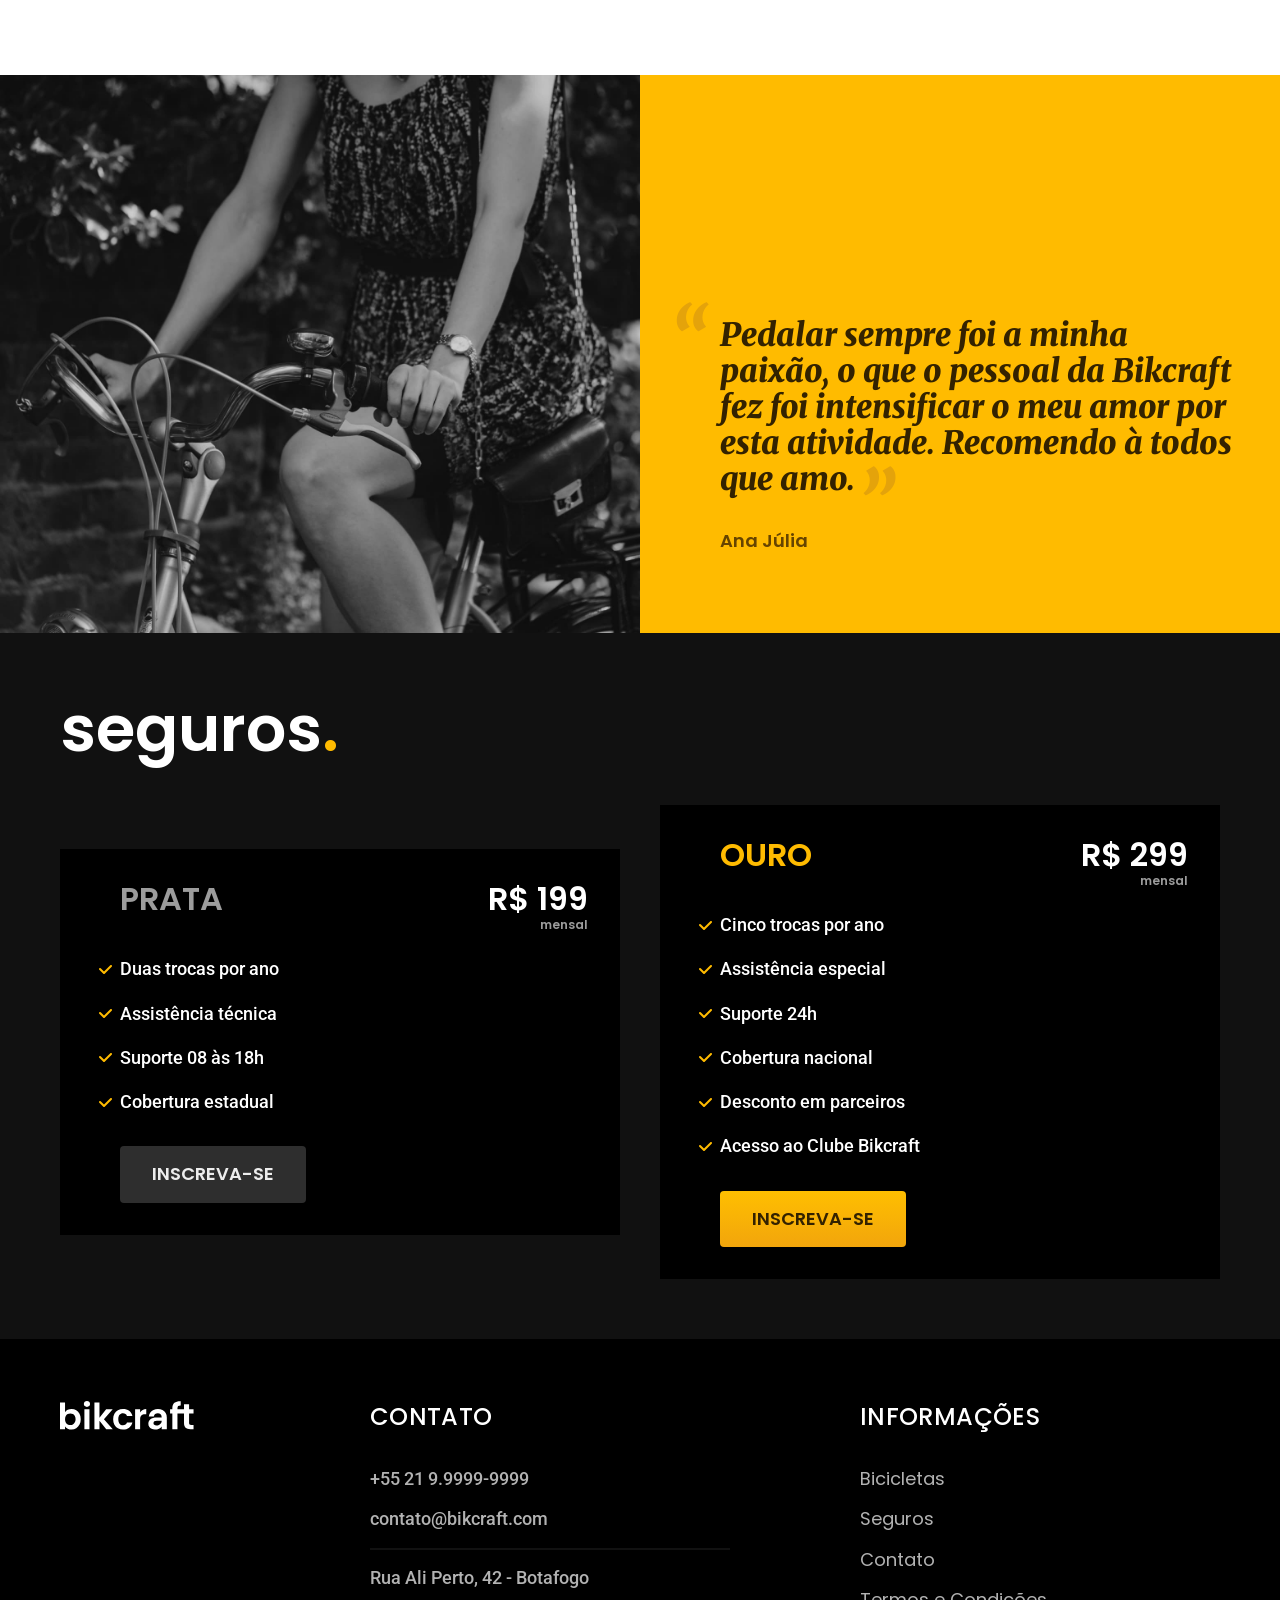
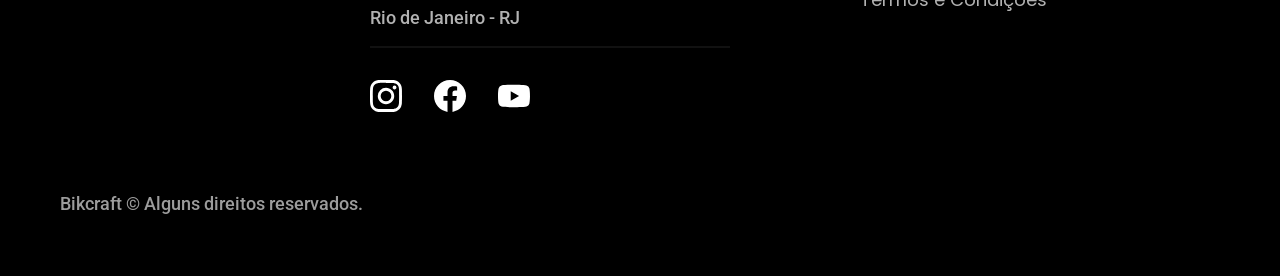
==== commit 221c4991: "footer" ====
--- a/index.html
+++ b/index.html
@@ -156,6 +156,47 @@
       </div>
     </div>
   </article>
+
+  <footer class="footer-bg">
+    <div class="footer container">
+      <img src="./img/bikcraft.svg" alt="Bikcraft">
+      <div class="footer-contato">
+        <h3 class="font-2-l-b cor-0">Contato</h3>
+        <ul class="font-2-m cor-5">
+          <li><a href="tel:+5521999999999">+55 21 9.9999-9999</a></li>
+          <li><a href="mailto:contato@bikcraft.com">contato@bikcraft.com</a></li>
+          <li>Rua Ali Perto, 42 - Botafogo</li>
+          <li>Rio de Janeiro - RJ</li>
+        </ul>
+        <div class="footer-redes">
+          <a href="./">
+            <img src="./img/redes/instagram.svg" alt="Instagram">
+          </a>
+          <a href="./">
+            <img src="./img/redes/facebook.svg" alt="Facebook">
+          </a>
+          <a href="./">
+            <img src="./img/redes/youtube.svg" alt="Youtube">
+          </a>
+        </div>
+      </div>
+      <div>
+
+        <div class="footer-informacoes">
+          <h3 class="font-2-l-b cor-0">Informações</h3>
+          <nav>
+            <ul class="font-1-m cor-5">
+              <li><a href="./bicicletas.html">Bicicletas</a></li>
+              <li><a href="./seguros.html">Seguros</a></li>
+              <li><a href="./contato.html">Contato</a></li>
+              <li><a href="./termos.html">Termos e Condições</a></li>
+            </ul>
+          </nav>
+        </div>
+      </div>
+      <p class="footer-copy font-2-m cor-6">Bikcraft © Alguns direitos reservados.</p>
+    </div>
+  </footer>
 </body>
 
 </html>
--- a/css/style.css
+++ b/css/style.css
@@ -8,8 +8,9 @@
 @import "./utilidades/cores.css";
 
 
-/* Header */
+/* Header / Footer */
 @import "./global/header.css";
+@import "./global/footer.css";
 
 /* Utilidades */
 @import "./utilidades/componentes.css";
@@ -25,4 +26,4 @@
 @import "./bicicletas/bicicletas-lista.css";
 
 /* Seguros */
-@import "./seguros/seguros.css"+@import "./seguros/seguros.css";
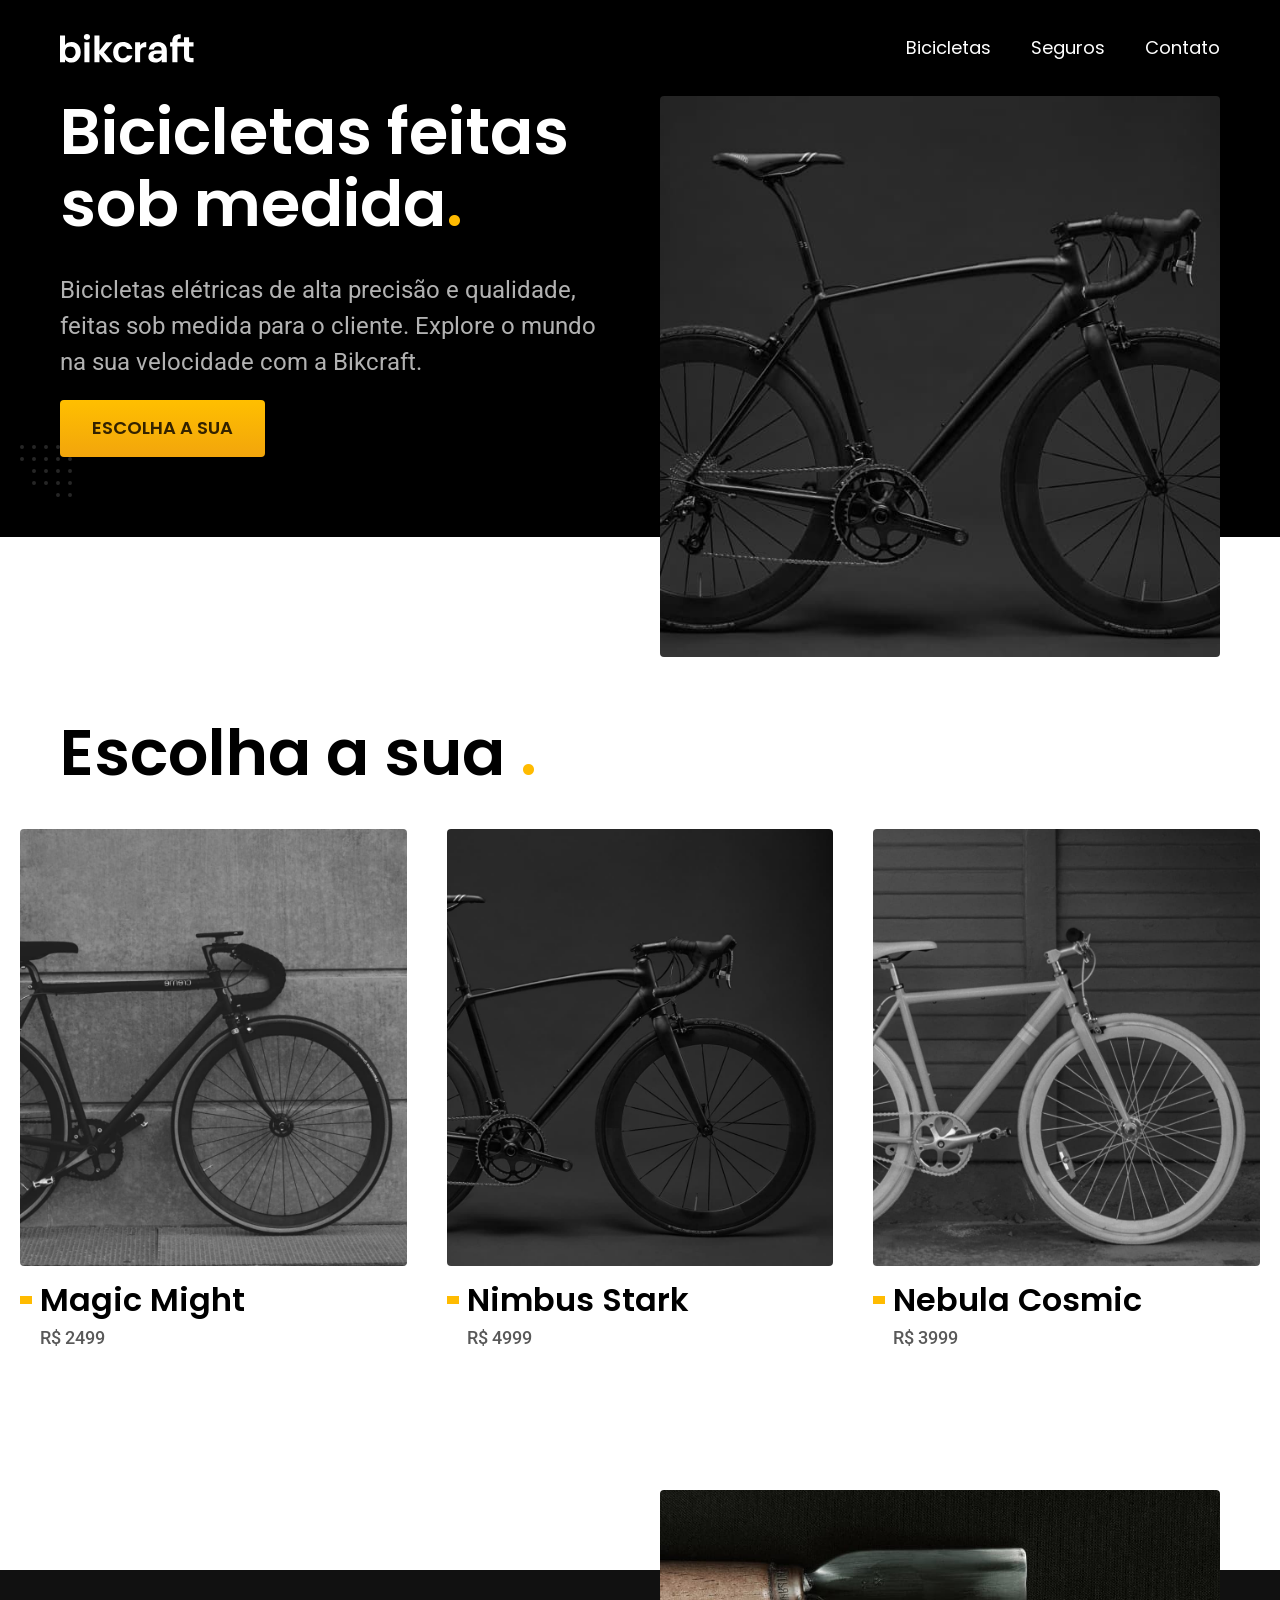
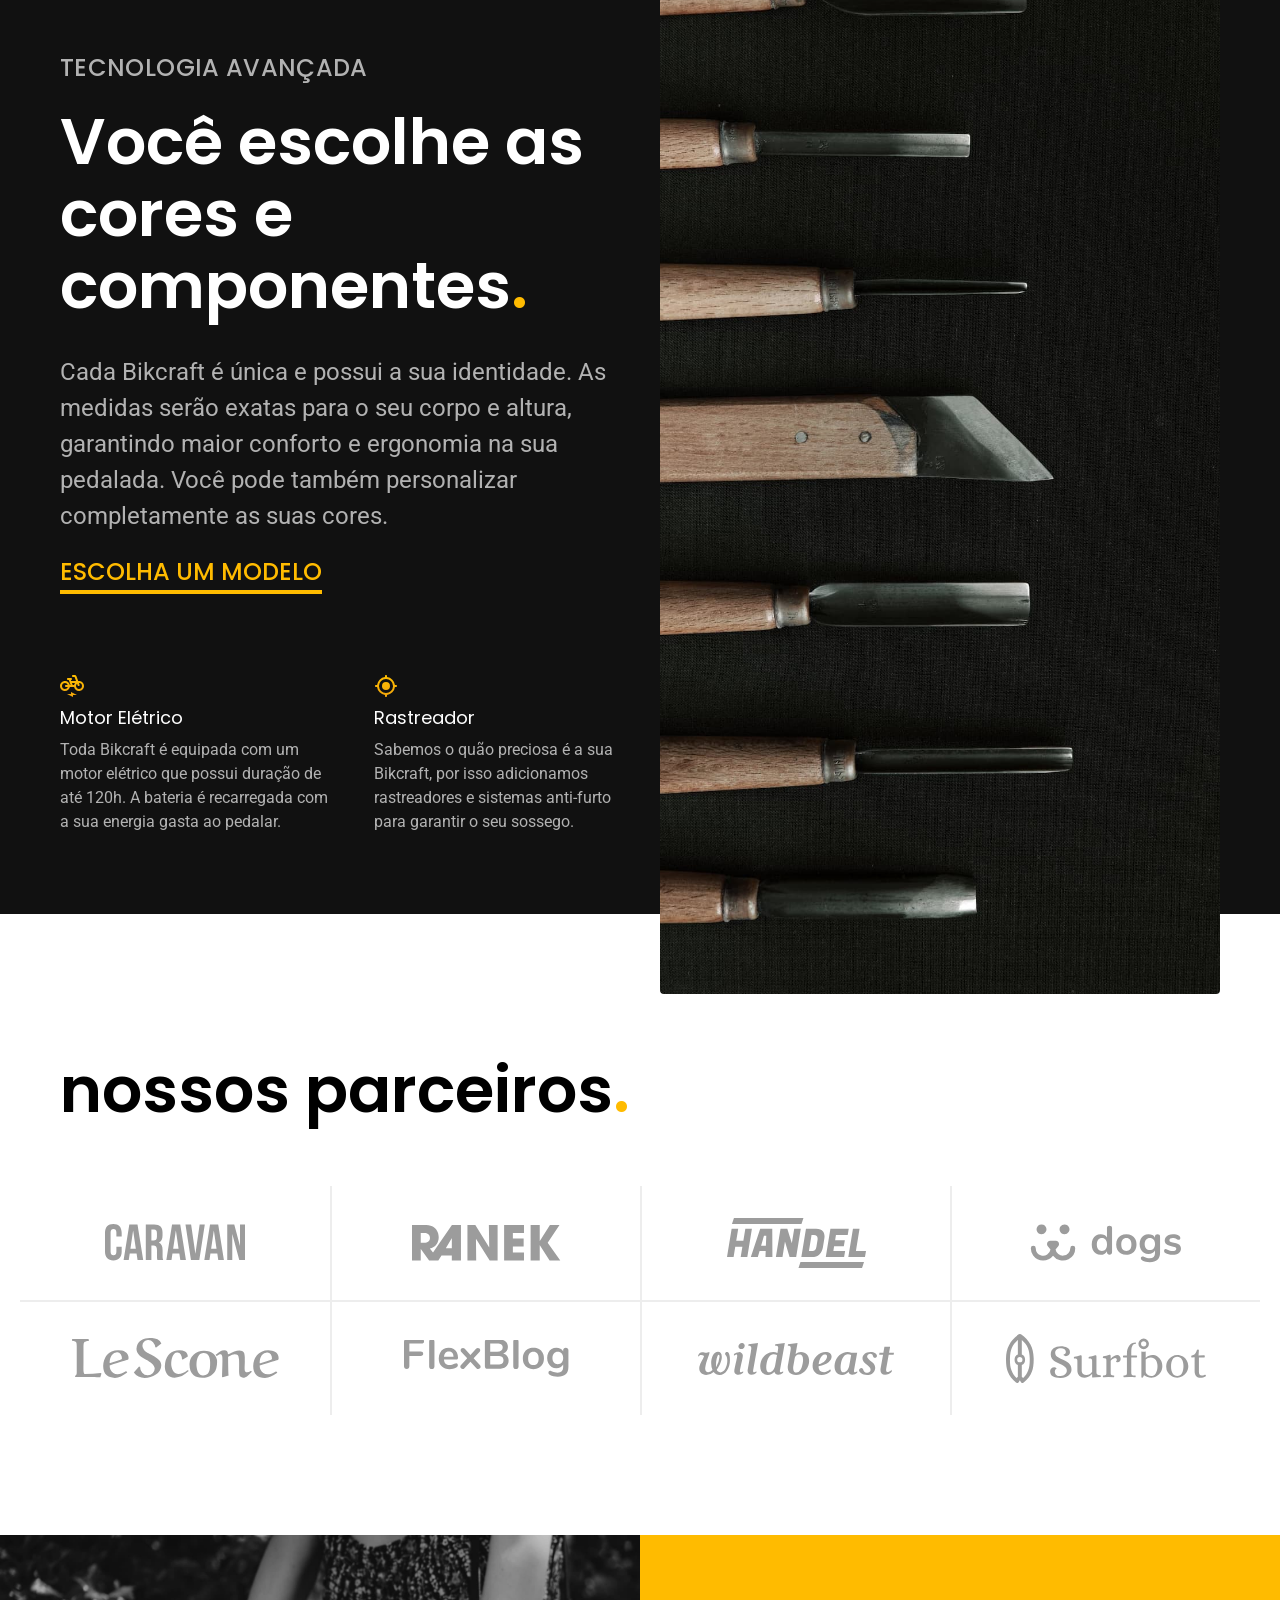
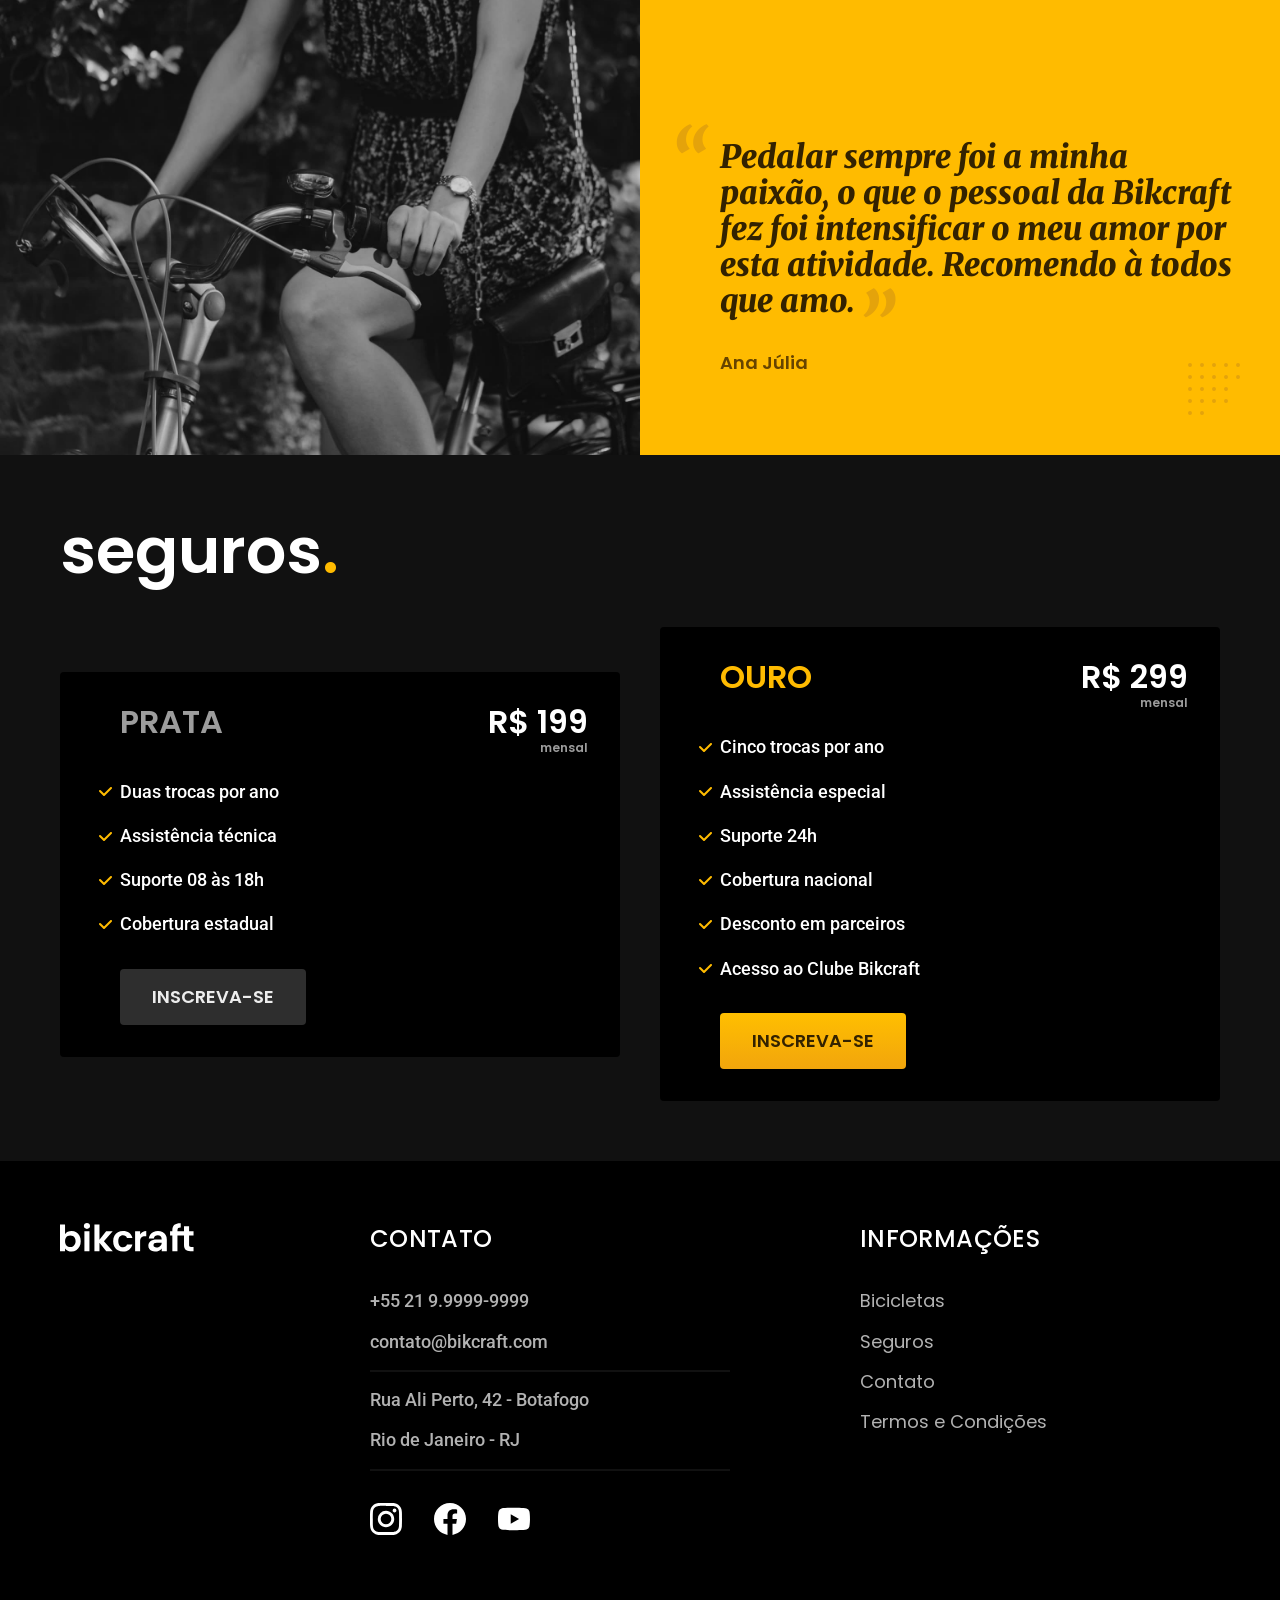
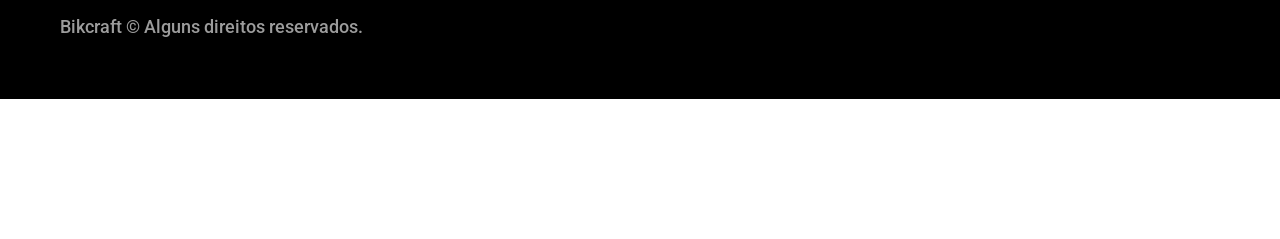
==== commit c53dd5c6: "tamanho das imagens no html" ====
--- a/index.html
+++ b/index.html
@@ -9,6 +9,7 @@
   <title>Bikcraft - Bicicletas Elétricas</title>
   <meta name="description" content="Bicicletas elétricas de alta precisão e qualidade,  feitas sob medida para o cliente. Explore o mundo na sua velocidade com a Bikcraft.">
 
+  <link rel="preload" href="./css/style.css" as="style">
   <link rel="stylesheet" href="./css/style.css">
 
   <link rel="preconnect" href="https://fonts.googleapis.com">
@@ -19,7 +20,7 @@
   <header class="header-bg">
     <div class="container header">
       <a href="./">
-        <img src="./img/bikcraft.svg" alt="Bikcraft">
+        <img src="./img/bikcraft.svg" width="136" height="32" alt="Bikcraft">
       </a>
 
       <nav aria-label="primaria">
@@ -39,9 +40,10 @@
         <p class="font-2-l cor-5">Bicicletas elétricas de alta precisão e qualidade, feitas sob medida para o cliente. Explore o mundo na sua velocidade com a Bikcraft.</p>
         <a class="botao" href="./bicicletas.html">Escolha a sua</a>
       </div>
-      <div>
-        <img src="./img/fotos/introducao.jpg" alt="Bicicleta elétrica preta.">
-      </div>
+      <picture>
+        <source media="(max-width: 800px)" srcset="./img/bicicletas/nimbus.jpg">
+        <img src="./img/fotos/introducao.jpg" width="1280" height="1600" alt="Bicicleta elétrica preta.">
+      </picture>
     </div>
   </main>
 
@@ -51,21 +53,21 @@
     <ul>
       <li>
         <a href="./bicicletas/magic.html">
-          <img src="./img/bicicletas/magic-home.jpg" alt="bicicleta preta">
+          <img src="./img/bicicletas/magic-home.jpg" width="920" height="1040" alt="bicicleta preta">
           <h3 class="font-1-xl">Magic Might</h3>
           <span class="font-2-m cor-8">R$ 2499</span>
         </a>
       </li>
       <li>
         <a href="./bicicletas/nimbus.html">
-          <img src="./img/bicicletas/nimbus-home.jpg" alt="bicicleta preta">
+          <img src="./img/bicicletas/nimbus-home.jpg" width="920" height="1040" alt="bicicleta preta">
           <h3 class="font-1-xl">Nimbus Stark</h3>
           <span class="font-2-m cor-8">R$ 4999</span>
         </a>
       </li>
       <li>
         <a href="./bicicletas/nebula.html">
-          <img src="./img/bicicletas/nebula-home.jpg" alt="bicicleta preta">
+          <img src="./img/bicicletas/nebula-home.jpg" width="920" height="1040" alt="bicicleta preta">
           <h3 class="font-1-xl">Nebula Cosmic</h3>
           <span class="font-2-m cor-8">R$ 3999</span>
         </a>
@@ -82,12 +84,12 @@
         <a class="link" href="./bicicletas.html">Escolha um modelo</a>
         <div class="tecnologia-vantagens">
           <div>
-            <img src="./img/icones/eletrica.svg" alt="">
+            <img src="./img/icones/eletrica.svg" width="24" height="24" alt="">
             <h3 class="font-1-m cor-0">Motor Elétrico</h3>
             <p class="font-2-s cor-5">Toda Bikcraft é equipada com um motor elétrico que possui duração de até 120h. A bateria é recarregada com a sua energia gasta ao pedalar.</p>
           </div>
           <div>
-            <img src="./img/icones/rastreador.svg" alt="">
+            <img src="./img/icones/rastreador.svg" width="24" height="24" alt="">
             <h3 class="font-1-m cor-0">Rastreador</h3>
             <p class="font-2-s cor-5">Sabemos o quão preciosa é a sua Bikcraft, por isso adicionamos rastreadores e sistemas anti-furto para garantir o seu sossego.</p>
           </div>
@@ -95,7 +97,7 @@
       </div>
 
       <div class="tecnologia-imagem">
-        <img src="./img/fotos/tecnologia.jpg" alt="">
+        <img src="./img/fotos/tecnologia.jpg" width="1200" height="1920" alt="">
       </div>
     </div>
   </article>
@@ -104,20 +106,20 @@
     <h2 class="container font-1-xxl">nossos parceiros<span class="cor-p1">.</span></h2>
 
     <ul>
-      <li><img src="./img/parceiros/caravan.svg" alt="caravan"></li>
-      <li><img src="./img/parceiros/ranek.svg" alt="ranek"></li>
-      <li><img src="./img/parceiros/handel.svg" alt="handel"></li>
-      <li><img src="./img/parceiros/dogs.svg" alt="dogs"></li>
-      <li><img src="./img/parceiros/lescone.svg" alt="lescone"></li>
-      <li><img src="./img/parceiros/flexblog.svg" alt="flexblog"></li>
-      <li><img src="./img/parceiros/wildbeast.svg" alt="wildbeast"></li>
-      <li><img src="./img/parceiros/surfbot.svg" alt="surfbot"></li>
+      <li><img src="./img/parceiros/caravan.svg" width="140" height="38" alt="caravan"></li>
+      <li><img src="./img/parceiros/ranek.svg" width="149" height="36" alt="ranek"></li>
+      <li><img src="./img/parceiros/handel.svg" width="139" height="50" alt="handel"></li>
+      <li><img src="./img/parceiros/dogs.svg" width="152" height="39" alt="dogs"></li>
+      <li><img src="./img/parceiros/lescone.svg" width="208" height="41" alt="lescone"></li>
+      <li><img src="./img/parceiros/flexblog.svg" width="165" height="38" alt="flexblog"></li>
+      <li><img src="./img/parceiros/wildbeast.svg" width="196" height="34" alt="wildbeast"></li>
+      <li><img src="./img/parceiros/surfbot.svg" width="200" height="49" alt="surfbot"></li>
     </ul>
   </section>
 
   <section class="depoimento" aria-label="Depoimento">
     <div>
-      <img src="./img/fotos/depoimento.jpg" alt="Pessoa pedalando em uma Bikcraft">
+      <img src="./img/fotos/depoimento.jpg" width="1560" height="1360" alt="Pessoa pedalando em uma Bikcraft">
     </div>
     <div class="depoimento-conteudo">
       <blockquote class="font-1-xl cor-p5">
@@ -159,7 +161,7 @@
 
   <footer class="footer-bg">
     <div class="footer container">
-      <img src="./img/bikcraft.svg" alt="Bikcraft">
+      <img src="./img/bikcraft.svg" width="136" height="32" alt="Bikcraft">
       <div class="footer-contato">
         <h3 class="font-2-l-b cor-0">Contato</h3>
         <ul class="font-2-m cor-5">
@@ -170,13 +172,13 @@
         </ul>
         <div class="footer-redes">
           <a href="./">
-            <img src="./img/redes/instagram.svg" alt="Instagram">
+            <img src="./img/redes/instagram.svg" width="32" height="32" alt="Instagram">
           </a>
           <a href="./">
-            <img src="./img/redes/facebook.svg" alt="Facebook">
+            <img src="./img/redes/facebook.svg" width="32" height="32" alt="Facebook">
           </a>
           <a href="./">
-            <img src="./img/redes/youtube.svg" alt="Youtube">
+            <img src="./img/redes/youtube.svg" width="32" height="32" alt="Youtube">
           </a>
         </div>
       </div>
--- a/css/style.css
+++ b/css/style.css
@@ -14,6 +14,7 @@
 
 /* Utilidades */
 @import "./utilidades/componentes.css";
+@import "./utilidades/formulario.css";
 
 
 /* Home */
@@ -24,6 +25,23 @@
 
 /* Bicicletas */
 @import "./bicicletas/bicicletas-lista.css";
+@import "./bicicletas/bicicletas.css";
+
+/* Bicicleta */
+@import "./bicicleta/bicicleta.css";
+@import "./bicicleta/seguro.css";
 
 /* Seguros */
 @import "./seguros/seguros.css";
+@import "./seguros/vantagens.css";
+@import "./seguros/perguntas.css";
+
+/* Contato */
+@import "./contato/contato.css";
+@import "./contato/lojas.css";
+
+/* Orçamento */
+@import "./orcamento/orcamento.css";
+
+/* Termos */
+@import "./termos/termos.css";
--- a/css/style.css
+++ b/css/style.css
@@ -14,6 +14,7 @@
 
 /* Utilidades */
 @import "./utilidades/componentes.css";
+@import "./utilidades/formulario.css";
 
 
 /* Home */
@@ -24,6 +25,23 @@
 
 /* Bicicletas */
 @import "./bicicletas/bicicletas-lista.css";
+@import "./bicicletas/bicicletas.css";
+
+/* Bicicleta */
+@import "./bicicleta/bicicleta.css";
+@import "./bicicleta/seguro.css";
 
 /* Seguros */
 @import "./seguros/seguros.css";
+@import "./seguros/vantagens.css";
+@import "./seguros/perguntas.css";
+
+/* Contato */
+@import "./contato/contato.css";
+@import "./contato/lojas.css";
+
+/* Orçamento */
+@import "./orcamento/orcamento.css";
+
+/* Termos */
+@import "./termos/termos.css";
